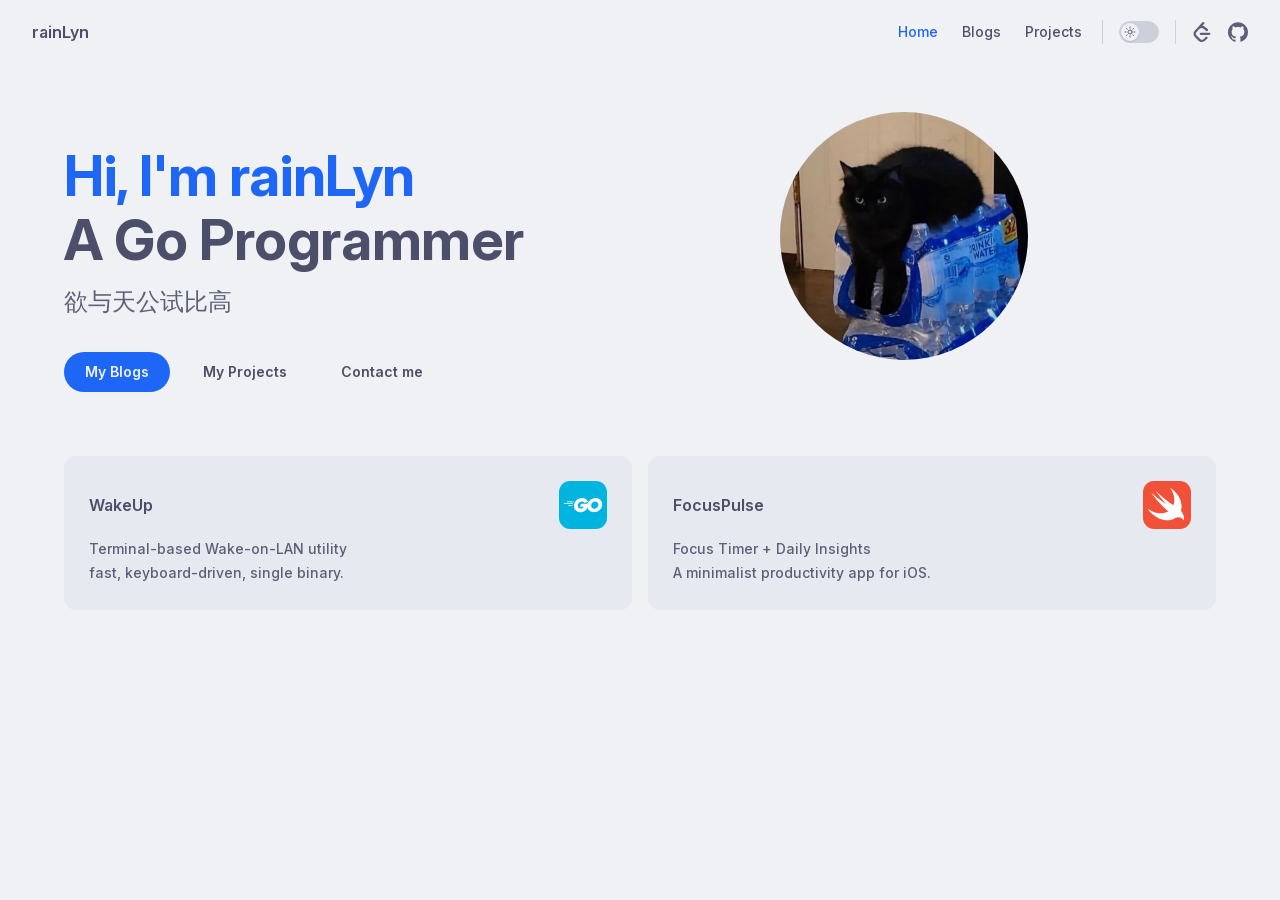
==== index.html @ a936fed7 "init" ====
<!DOCTYPE html>
<html lang="en-US" dir="ltr">
  <head>
    <meta charset="utf-8">
    <meta name="viewport" content="width=device-width,initial-scale=1">
    <title>rainLyn</title>
    <meta name="description" content="A VitePress site">
    <meta name="generator" content="VitePress v2.0.0-alpha.18">
    <link rel="preload stylesheet" href="/assets/style.D4PC7Z9O.css" as="style">
    <link rel="preload stylesheet" href="/vp-icons.css" as="style">
    
    <script type="module" src="/assets/app.5D4oM4R0.js"></script>
    <link rel="preload" href="/assets/inter-roman-latin.Cy4MYw_J.woff2" as="font" type="font/woff2" crossorigin="">
    <link rel="modulepreload" href="/assets/chunks/theme.D5T9rbFm.js">
    <link rel="modulepreload" href="/assets/chunks/framework.qypF2UUz.js">
    <link rel="modulepreload" href="/assets/index.md.BpIdQ4oQ.lean.js">
    <script id="check-dark-mode">(()=>{let e=localStorage.getItem(`vitepress-theme-appearance`)||`auto`,t=window.matchMedia(`(prefers-color-scheme: dark)`).matches;(!e||e===`auto`?t:e===`dark`)&&document.documentElement.classList.add(`dark`)})();</script>
    <script id="check-mac-os">document.documentElement.classList.toggle(`mac`,/Mac|iPhone|iPod|iPad/i.test(navigator.platform));</script>
  </head>
  <body>
    <div id="app"><div class="Layout" data-v-7cd4bd3a><!--[--><!--]--><!--[--><span tabindex="-1" data-v-8eaea3d7></span><a href="#VPContent" class="VPSkipLink visually-hidden" data-v-8eaea3d7>Skip to content</a><!--]--><!----><header class="VPNav" data-v-7cd4bd3a data-v-c4984e93><div class="VPNavBar home top" data-v-c4984e93 data-v-820090c8><div class="wrapper" data-v-820090c8><div class="container" data-v-820090c8><div class="title" data-v-820090c8><div class="VPNavBarTitle" data-v-820090c8 data-v-50450f84><a class="title" href="/" data-v-50450f84><!--[--><!--]--><!----><span data-v-50450f84>rainLyn</span><!--[--><!--]--></a></div></div><div class="content" data-v-820090c8><div class="content-body" data-v-820090c8><!--[--><!--]--><div class="VPNavBarSearch search" data-v-820090c8 data-v-45783d06><!----></div><nav aria-labelledby="main-nav-aria-label" class="VPNavBarMenu menu" data-v-820090c8 data-v-0fea695a><span id="main-nav-aria-label" class="visually-hidden" data-v-0fea695a> Main Navigation </span><!--[--><!--[--><a class="VPLink link VPNavBarMenuLink active" href="/" tabindex="0" data-v-0fea695a data-v-c1706767><!--[--><span data-v-c1706767>Home</span><!--]--></a><!--]--><!--[--><a class="VPLink link VPNavBarMenuLink" href="/blogs/index.html" tabindex="0" data-v-0fea695a data-v-c1706767><!--[--><span data-v-c1706767>Blogs</span><!--]--></a><!--]--><!--[--><a class="VPLink link VPNavBarMenuLink" href="/projects/index.html" tabindex="0" data-v-0fea695a data-v-c1706767><!--[--><span data-v-c1706767>Projects</span><!--]--></a><!--]--><!--]--></nav><!----><div class="VPNavBarAppearance appearance" data-v-820090c8 data-v-c3bb6a56><button class="VPSwitch VPSwitchAppearance" type="button" role="switch" title aria-checked="false" data-v-c3bb6a56 data-v-38c4146d data-v-e667f25f><span class="check" data-v-e667f25f><span class="icon" data-v-e667f25f><!--[--><span class="vpi-sun sun" data-v-38c4146d></span><span class="vpi-moon moon" data-v-38c4146d></span><!--]--></span></span></button></div><div class="VPSocialLinks VPNavBarSocialLinks social-links" data-v-820090c8 data-v-40514777 data-v-5e85b6d0><!--[--><a class="VPSocialLink no-icon" href="https://leetcode.cn/u/rainlyn" aria-label="leetcode" target="_blank" rel="me noopener" data-v-5e85b6d0 data-v-b8e916d1><span class="vpi-social-leetcode"></span></a><a class="VPSocialLink no-icon" href="https://github.com/rainLyn" aria-label="github" target="_blank" rel="me noopener" data-v-5e85b6d0 data-v-b8e916d1><span class="vpi-social-github"></span></a><!--]--></div><div class="VPFlyout VPNavBarExtra extra" data-v-820090c8 data-v-7b58c86a data-v-9a19e8be><button type="button" class="button" aria-haspopup="true" aria-expanded="false" aria-label="extra navigation" data-v-9a19e8be><span class="vpi-more-horizontal icon" data-v-9a19e8be></span></button><div class="menu" data-v-9a19e8be><div class="VPMenu" data-v-9a19e8be data-v-874d2e37><!----><!--[--><!--[--><!----><div class="group" data-v-7b58c86a><div class="item appearance" data-v-7b58c86a><p class="label" data-v-7b58c86a>Appearance</p><div class="appearance-action" data-v-7b58c86a><button class="VPSwitch VPSwitchAppearance" type="button" role="switch" title aria-checked="false" data-v-7b58c86a data-v-38c4146d data-v-e667f25f><span class="check" data-v-e667f25f><span class="icon" data-v-e667f25f><!--[--><span class="vpi-sun sun" data-v-38c4146d></span><span class="vpi-moon moon" data-v-38c4146d></span><!--]--></span></span></button></div></div></div><div class="group" data-v-7b58c86a><div class="item social-links" data-v-7b58c86a><div class="VPSocialLinks social-links-list" data-v-7b58c86a data-v-5e85b6d0><!--[--><a class="VPSocialLink no-icon" href="https://leetcode.cn/u/rainlyn" aria-label="leetcode" target="_blank" rel="me noopener" data-v-5e85b6d0 data-v-b8e916d1><span class="vpi-social-leetcode"></span></a><a class="VPSocialLink no-icon" href="https://github.com/rainLyn" aria-label="github" target="_blank" rel="me noopener" data-v-5e85b6d0 data-v-b8e916d1><span class="vpi-social-github"></span></a><!--]--></div></div></div><!--]--><!--]--></div></div></div><!--[--><!--]--><button type="button" class="VPNavBarHamburger hamburger" aria-label="mobile navigation" aria-expanded="false" aria-controls="VPNavScreen" data-v-820090c8 data-v-9fd11fa8><span class="container" data-v-9fd11fa8><span class="top" data-v-9fd11fa8></span><span class="middle" data-v-9fd11fa8></span><span class="bottom" data-v-9fd11fa8></span></span></button></div></div></div></div><div class="divider" data-v-820090c8><div class="divider-line" data-v-820090c8></div></div></div><!----></header><!----><!----><div class="VPContent is-home" id="VPContent" data-v-7cd4bd3a data-v-569906c8><div class="VPHome" data-v-569906c8 data-v-b53853f0><!--[--><!--]--><div class="VPHero has-image VPHomeHero" data-v-b53853f0 data-v-3bc14635><div class="container" data-v-3bc14635><div class="main" data-v-3bc14635><!--[--><!--]--><!--[--><h1 class="heading" data-v-3bc14635><span class="name clip" data-v-3bc14635>Hi, I'm rainLyn</span><span class="text" data-v-3bc14635>A Go Programmer</span></h1><p class="tagline" data-v-3bc14635>欲与天公试比高</p><!--]--><!--[--><!--]--><div class="actions" data-v-3bc14635><!--[--><!--]--><!--[--><div class="action" data-v-3bc14635><a class="VPButton medium brand" href="/blogs/index.html" data-v-3bc14635 data-v-96beeed5><!--[-->My Blogs<!--]--></a></div><div class="action" data-v-3bc14635><a class="VPButton medium alt" href="/projects/index.html" data-v-3bc14635 data-v-96beeed5><!--[-->My Projects<!--]--></a></div><div class="action" data-v-3bc14635><a class="VPButton medium alt" href="/contact.html" data-v-3bc14635 data-v-96beeed5><!--[-->Contact me<!--]--></a></div><!--]--></div><!--[--><!--]--></div><div class="image" data-v-3bc14635><div class="image-container" data-v-3bc14635><div class="image-bg" data-v-3bc14635></div><!--[--><!--[--><img class="VPImage image-src" src="/img.jpg" alt data-v-e4846922><!--]--><!--]--></div></div></div></div><!--[--><!--]--><!--[--><!--]--><div class="VPFeatures VPHomeFeatures" data-v-b53853f0 data-v-e421d81e><div class="container" data-v-e421d81e><div class="items" data-v-e421d81e><!--[--><div class="grid-2 item" data-v-e421d81e><div class="VPLink no-icon VPFeature" data-v-e421d81e data-v-69d339d4><!--[--><article class="box" data-v-69d339d4><!----><h2 class="title" data-v-69d339d4> <div style=" display: flex; width: 100%; align-items: center; justify-content: space-between; "> WakeUp <img src="/icons/go.svg" alt="Go" /> </div> </h2><p class="details" data-v-69d339d4>Terminal-based Wake-on-LAN utility<br/>fast, keyboard-driven, single binary.</p><!----></article><!--]--></div></div><div class="grid-2 item" data-v-e421d81e><div class="VPLink no-icon VPFeature" data-v-e421d81e data-v-69d339d4><!--[--><article class="box" data-v-69d339d4><!----><h2 class="title" data-v-69d339d4> <div style=" display: flex; width: 100%; align-items: center; justify-content: space-between; "> FocusPulse <img src="/icons/swift.svg" alt="Swift" /> </div> </h2><p class="details" data-v-69d339d4>Focus Timer + Daily Insights<br/>A minimalist productivity app for iOS.</p><!----></article><!--]--></div></div><!--]--></div></div></div><!--[--><!--]--><div class="vp-doc container" style="" data-v-b53853f0 data-v-02b76395><!--[--><div style="position:relative;" data-v-b53853f0><div></div></div><!--]--></div></div></div><!----><!--[--><!--]--></div></div>
    <script>window.__VP_HASH_MAP__=JSON.parse("{\"blogs_index.md\":\"yexun3RP\",\"contact.md\":\"B5VNbDxH\",\"index.md\":\"BpIdQ4oQ\",\"projects_focuspulse.md\":\"C2YnWMBy\",\"projects_index.md\":\"KOPgceN1\",\"projects_wakeup.md\":\"BBTg0WDW\"}");window.__VP_SITE_DATA__=JSON.parse("{\"lang\":\"en-US\",\"dir\":\"ltr\",\"title\":\"rainLyn\",\"description\":\"A VitePress site\",\"base\":\"/\",\"head\":[],\"router\":{\"prefetchLinks\":true},\"appearance\":true,\"themeConfig\":{\"nav\":[{\"text\":\"Home\",\"link\":\"/\"},{\"text\":\"Blogs\",\"link\":\"/blogs/index\"},{\"text\":\"Projects\",\"link\":\"/projects/index\"}],\"sidebar\":[{\"text\":\"Blogs\",\"items\":[{\"text\":\"Home\",\"link\":\"/blogs/index\"}]},{\"text\":\"Projects\",\"items\":[{\"text\":\"Home\",\"link\":\"/projects/index\"},{\"text\":\"WakeUp\",\"link\":\"/projects/WakeUp\"},{\"text\":\"FocusPulse\",\"link\":\"/projects/FocusPulse\"}]},{\"text\":\"\",\"items\":[{\"text\":\"Contact Me\",\"link\":\"/contact\"}]}],\"socialLinks\":[{\"icon\":\"leetcode\",\"link\":\"https://leetcode.cn/u/rainlyn\"},{\"icon\":\"github\",\"link\":\"https://github.com/rainLyn\"}]},\"locales\":{},\"cleanUrls\":false,\"additionalConfig\":{}}");</script>
    
  </body>
</html>
---- assets/style.D4PC7Z9O.css ----
@font-face{font-family:Inter;font-style:normal;font-weight:100 900;font-display:swap;src:url(/assets/inter-roman-cyrillic-ext.BeNbU08G.woff2)format("woff2");unicode-range:U+460-52F,U+1C80-1C8A,U+20B4,U+2DE0-2DFF,U+A640-A69F,U+FE2E-FE2F}@font-face{font-family:Inter;font-style:normal;font-weight:100 900;font-display:swap;src:url(/assets/inter-roman-cyrillic.CD0kT8R4.woff2)format("woff2");unicode-range:U+301,U+400-45F,U+490-491,U+4B0-4B1,U+2116}@font-face{font-family:Inter;font-style:normal;font-weight:100 900;font-display:swap;src:url(/assets/inter-roman-greek-ext.CFAEQ5Ow.woff2)format("woff2");unicode-range:U+1F??}@font-face{font-family:Inter;font-style:normal;font-weight:100 900;font-display:swap;src:url(/assets/inter-roman-greek.Dsf7YjP7.woff2)format("woff2");unicode-range:U+370-377,U+37A-37F,U+384-38A,U+38C,U+38E-3A1,U+3A3-3FF}@font-face{font-family:Inter;font-style:normal;font-weight:100 900;font-display:swap;src:url(/assets/inter-roman-vietnamese.CpqCnS2H.woff2)format("woff2");unicode-range:U+102-103,U+110-111,U+128-129,U+168-169,U+1A0-1A1,U+1AF-1B0,U+300-301,U+303-304,U+308-309,U+323,U+329,U+1EA0-1EF9,U+20AB}@font-face{font-family:Inter;font-style:normal;font-weight:100 900;font-display:swap;src:url(/assets/inter-roman-latin-ext.Dl_ayf4-.woff2)format("woff2");unicode-range:U+100-2BA,U+2BD-2C5,U+2C7-2CC,U+2CE-2D7,U+2DD-2FF,U+304,U+308,U+329,U+1D00-1DBF,U+1E00-1E9F,U+1EF2-1EFF,U+2020,U+20A0-20AB,U+20AD-20C0,U+2113,U+2C60-2C7F,U+A720-A7FF}@font-face{font-family:Inter;font-style:normal;font-weight:100 900;font-display:swap;src:url(/assets/inter-roman-latin.Cy4MYw_J.woff2)format("woff2");unicode-range:U+??,U+131,U+152-153,U+2BB-2BC,U+2C6,U+2DA,U+2DC,U+304,U+308,U+329,U+2000-206F,U+20AC,U+2122,U+2191,U+2193,U+2212,U+2215,U+FEFF,U+FFFD}@font-face{font-family:Inter;font-style:italic;font-weight:100 900;font-display:swap;src:url(/assets/inter-italic-cyrillic-ext._dlW9xFb.woff2)format("woff2");unicode-range:U+460-52F,U+1C80-1C8A,U+20B4,U+2DE0-2DFF,U+A640-A69F,U+FE2E-FE2F}@font-face{font-family:Inter;font-style:italic;font-weight:100 900;font-display:swap;src:url(/assets/inter-italic-cyrillic.D7dRslh9.woff2)format("woff2");unicode-range:U+301,U+400-45F,U+490-491,U+4B0-4B1,U+2116}@font-face{font-family:Inter;font-style:italic;font-weight:100 900;font-display:swap;src:url(/assets/inter-italic-greek-ext.Ct-Tf2bq.woff2)format("woff2");unicode-range:U+1F??}@font-face{font-family:Inter;font-style:italic;font-weight:100 900;font-display:swap;src:url(/assets/inter-italic-greek.DNcpQ8QC.woff2)format("woff2");unicode-range:U+370-377,U+37A-37F,U+384-38A,U+38C,U+38E-3A1,U+3A3-3FF}@font-face{font-family:Inter;font-style:italic;font-weight:100 900;font-display:swap;src:url(/assets/inter-italic-vietnamese.BI5UxJD-.woff2)format("woff2");unicode-range:U+102-103,U+110-111,U+128-129,U+168-169,U+1A0-1A1,U+1AF-1B0,U+300-301,U+303-304,U+308-309,U+323,U+329,U+1EA0-1EF9,U+20AB}@font-face{font-family:Inter;font-style:italic;font-weight:100 900;font-display:swap;src:url(/assets/inter-italic-latin-ext.DytegdRQ.woff2)format("woff2");unicode-range:U+100-2BA,U+2BD-2C5,U+2C7-2CC,U+2CE-2D7,U+2DD-2FF,U+304,U+308,U+329,U+1D00-1DBF,U+1E00-1E9F,U+1EF2-1EFF,U+2020,U+20A0-20AB,U+20AD-20C0,U+2113,U+2C60-2C7F,U+A720-A7FF}@font-face{font-family:Inter;font-style:italic;font-weight:100 900;font-display:swap;src:url(/assets/inter-italic-latin.COaG5lWR.woff2)format("woff2");unicode-range:U+??,U+131,U+152-153,U+2BB-2BC,U+2C6,U+2DA,U+2DC,U+304,U+308,U+329,U+2000-206F,U+20AC,U+2122,U+2191,U+2193,U+2212,U+2215,U+FEFF,U+FFFD}@font-face{font-family:Inter4CJK;font-style:normal;font-weight:100 900;font-display:swap;src:url(/assets/inter-roman-cyrillic-ext.BeNbU08G.woff2)format("woff2");unicode-range:U+460-52F,U+1C80-1C88,U+20B4,U+2DE0-2DFF,U+A640-A69F,U+FE2E-FE2F}@font-face{font-family:Inter4CJK;font-style:normal;font-weight:100 900;font-display:swap;src:url(/assets/inter-roman-cyrillic.CD0kT8R4.woff2)format("woff2");unicode-range:U+301,U+400-45F,U+490-491,U+4B0-4B1,U+2116}@font-face{font-family:Inter4CJK;font-style:normal;font-weight:100 900;font-display:swap;src:url(/assets/inter-roman-greek-ext.CFAEQ5Ow.woff2)format("woff2");unicode-range:U+1F??}@font-face{font-family:Inter4CJK;font-style:normal;font-weight:100 900;font-display:swap;src:url(/assets/inter-roman-greek.Dsf7YjP7.woff2)format("woff2");unicode-range:U+370-377,U+37A-37F,U+384-38A,U+38C,U+38E-3A1,U+3A3-3FF}@font-face{font-family:Inter4CJK;font-style:normal;font-weight:100 900;font-display:swap;src:url(/assets/inter-roman-vietnamese.CpqCnS2H.woff2)format("woff2");unicode-range:U+102-103,U+110-111,U+128-129,U+168-169,U+1A0-1A1,U+1AF-1B0,U+300-301,U+303-304,U+308-309,U+323,U+329,U+1EA0-1EF9,U+20AB}@font-face{font-family:Inter4CJK;font-style:normal;font-weight:100 900;font-display:swap;src:url(/assets/inter-roman-latin-ext.Dl_ayf4-.woff2)format("woff2");unicode-range:U+100-2AF,U+304,U+308,U+329,U+1E00-1E9F,U+1EF2-1EFF,U+2020,U+20A0-20AB,U+20AD-20C0,U+2113,U+2C60-2C7F,U+A720-A7FF}@font-face{font-family:Inter4CJK;font-style:normal;font-weight:100 900;font-display:swap;src:url(/assets/inter-roman-latin.Cy4MYw_J.woff2)format("woff2");unicode-range:U+0-7D,U+7F-B6,U+B8-FF,U+131,U+152-153,U+2BB-2BC,U+2C6,U+2DA,U+2DC,U+304,U+308,U+329,U+2000-2012,U+2016-2017,U+201A-201B,U+201E-2025,U+2027-206F,U+2074,U+20AC,U+2122,U+2191,U+2193,U+2212,U+2215,U+FEFF,U+FFFD}@font-face{font-family:Inter4CJK;font-style:italic;font-weight:100 900;font-display:swap;src:url(/assets/inter-italic-cyrillic-ext._dlW9xFb.woff2)format("woff2");unicode-range:U+460-52F,U+1C80-1C88,U+20B4,U+2DE0-2DFF,U+A640-A69F,U+FE2E-FE2F}@font-face{font-family:Inter4CJK;font-style:italic;font-weight:100 900;font-display:swap;src:url(/assets/inter-italic-cyrillic.D7dRslh9.woff2)format("woff2");unicode-range:U+301,U+400-45F,U+490-491,U+4B0-4B1,U+2116}@font-face{font-family:Inter4CJK;font-style:italic;font-weight:100 900;font-display:swap;src:url(/assets/inter-italic-greek-ext.Ct-Tf2bq.woff2)format("woff2");unicode-range:U+1F??}@font-face{font-family:Inter4CJK;font-style:italic;font-weight:100 900;font-display:swap;src:url(/assets/inter-italic-greek.DNcpQ8QC.woff2)format("woff2");unicode-range:U+370-377,U+37A-37F,U+384-38A,U+38C,U+38E-3A1,U+3A3-3FF}@font-face{font-family:Inter4CJK;font-style:italic;font-weight:100 900;font-display:swap;src:url(/assets/inter-italic-vietnamese.BI5UxJD-.woff2)format("woff2");unicode-range:U+102-103,U+110-111,U+128-129,U+168-169,U+1A0-1A1,U+1AF-1B0,U+300-301,U+303-304,U+308-309,U+323,U+329,U+1EA0-1EF9,U+20AB}@font-face{font-family:Inter4CJK;font-style:italic;font-weight:100 900;font-display:swap;src:url(/assets/inter-italic-latin-ext.DytegdRQ.woff2)format("woff2");unicode-range:U+100-2AF,U+304,U+308,U+329,U+1E00-1E9F,U+1EF2-1EFF,U+2020,U+20A0-20AB,U+20AD-20C0,U+2113,U+2C60-2C7F,U+A720-A7FF}@font-face{font-family:Inter4CJK;font-style:italic;font-weight:100 900;font-display:swap;src:url(/assets/inter-italic-latin.COaG5lWR.woff2)format("woff2");unicode-range:U+0-7D,U+7F-B6,U+B8-FF,U+131,U+152-153,U+2BB-2BC,U+2C6,U+2DA,U+2DC,U+304,U+308,U+329,U+2000-2012,U+2016-2017,U+201A-201B,U+201E-2025,U+2027-206F,U+2074,U+20AC,U+2122,U+2191,U+2193,U+2212,U+2215,U+FEFF,U+FFFD}:root{--vp-c-white:#fff;--vp-c-black:#000;--vp-c-neutral:var(--vp-c-black);--vp-c-neutral-inverse:var(--vp-c-white)}.dark{--vp-c-neutral:var(--vp-c-white);--vp-c-neutral-inverse:var(--vp-c-black)}:root{--vp-c-gray-1:#dddde3;--vp-c-gray-2:#e4e4e9;--vp-c-gray-3:#ebebef;--vp-c-gray-soft:#8e96aa24;--vp-c-indigo-1:#3451b2;--vp-c-indigo-2:#3a5ccc;--vp-c-indigo-3:#5672cd;--vp-c-indigo-soft:#646cff24;--vp-c-purple-1:#6f42c1;--vp-c-purple-2:#7e4cc9;--vp-c-purple-3:#8e5cd9;--vp-c-purple-soft:#9f7aea24;--vp-c-green-1:#18794e;--vp-c-green-2:#299764;--vp-c-green-3:#30a46c;--vp-c-green-soft:#10b98124;--vp-c-yellow-1:#915930;--vp-c-yellow-2:#946300;--vp-c-yellow-3:#9f6a00;--vp-c-yellow-soft:#eab30824;--vp-c-red-1:#b8272c;--vp-c-red-2:#d5393e;--vp-c-red-3:#e0575b;--vp-c-red-soft:#f43f5e24;--vp-c-sponsor:#db2777}.dark{--vp-c-gray-1:#515c67;--vp-c-gray-2:#414853;--vp-c-gray-3:#32363f;--vp-c-gray-soft:#65758529;--vp-c-indigo-1:#a8b1ff;--vp-c-indigo-2:#5c73e7;--vp-c-indigo-3:#3e63dd;--vp-c-indigo-soft:#646cff29;--vp-c-purple-1:#c8abfa;--vp-c-purple-2:#a879e6;--vp-c-purple-3:#8e5cd9;--vp-c-purple-soft:#9f7aea29;--vp-c-green-1:#3dd68c;--vp-c-green-2:#30a46c;--vp-c-green-3:#298459;--vp-c-green-soft:#10b98129;--vp-c-yellow-1:#f9b44e;--vp-c-yellow-2:#da8b17;--vp-c-yellow-3:#a46a0a;--vp-c-yellow-soft:#eab30829;--vp-c-red-1:#f66f81;--vp-c-red-2:#f14158;--vp-c-red-3:#b62a3c;--vp-c-red-soft:#f43f5e29}:root{--vp-c-bg:#fff;--vp-c-bg-alt:#f6f6f7;--vp-c-bg-elv:#fff;--vp-c-bg-soft:#f6f6f7}.dark{--vp-c-bg:#1b1b1f;--vp-c-bg-alt:#161618;--vp-c-bg-elv:#202127;--vp-c-bg-soft:#202127}:root{--vp-c-border:#c2c2c4;--vp-c-divider:#e2e2e3;--vp-c-gutter:#e2e2e3}.dark{--vp-c-border:#3c3f44;--vp-c-divider:#2e2e32;--vp-c-gutter:#000}:root{--vp-c-text-1:#3c3c43;--vp-c-text-2:#67676c;--vp-c-text-3:#929295}.dark{--vp-c-text-1:#dfdfd6;--vp-c-text-2:#98989f;--vp-c-text-3:#6a6a71}:root{--vp-c-default-1:var(--vp-c-gray-1);--vp-c-default-2:var(--vp-c-gray-2);--vp-c-default-3:var(--vp-c-gray-3);--vp-c-default-soft:var(--vp-c-gray-soft);--vp-c-brand-1:var(--vp-c-indigo-1);--vp-c-brand-2:var(--vp-c-indigo-2);--vp-c-brand-3:var(--vp-c-indigo-3);--vp-c-brand-soft:var(--vp-c-indigo-soft);--vp-c-brand:var(--vp-c-brand-1);--vp-c-tip-1:var(--vp-c-brand-1);--vp-c-tip-2:var(--vp-c-brand-2);--vp-c-tip-3:var(--vp-c-brand-3);--vp-c-tip-soft:var(--vp-c-brand-soft);--vp-c-note-1:var(--vp-c-brand-1);--vp-c-note-2:var(--vp-c-brand-2);--vp-c-note-3:var(--vp-c-brand-3);--vp-c-note-soft:var(--vp-c-brand-soft);--vp-c-success-1:var(--vp-c-green-1);--vp-c-success-2:var(--vp-c-green-2);--vp-c-success-3:var(--vp-c-green-3);--vp-c-success-soft:var(--vp-c-green-soft);--vp-c-important-1:var(--vp-c-purple-1);--vp-c-important-2:var(--vp-c-purple-2);--vp-c-important-3:var(--vp-c-purple-3);--vp-c-important-soft:var(--vp-c-purple-soft);--vp-c-warning-1:var(--vp-c-yellow-1);--vp-c-warning-2:var(--vp-c-yellow-2);--vp-c-warning-3:var(--vp-c-yellow-3);--vp-c-warning-soft:var(--vp-c-yellow-soft);--vp-c-danger-1:var(--vp-c-red-1);--vp-c-danger-2:var(--vp-c-red-2);--vp-c-danger-3:var(--vp-c-red-3);--vp-c-danger-soft:var(--vp-c-red-soft);--vp-c-caution-1:var(--vp-c-red-1);--vp-c-caution-2:var(--vp-c-red-2);--vp-c-caution-3:var(--vp-c-red-3);--vp-c-caution-soft:var(--vp-c-red-soft);--vp-font-family-base:"Inter", -apple-system, BlinkMacSystemFont, sans-serif, "Apple Color Emoji", "Segoe UI Emoji", "Segoe UI Symbol", "Noto Color Emoji";--vp-font-family-mono:ui-monospace, "Menlo", "Monaco", "Consolas", "Liberation Mono", "Courier New", monospace;font-optical-sizing:auto}[lang]:where(:is(:lang(zh),:lang(ja))){--vp-font-family-base:"Inter4CJK", -apple-system, BlinkMacSystemFont, sans-serif, "Apple Color Emoji", "Segoe UI Emoji", "Segoe UI Symbol", "Noto Color Emoji"}[lang]:where(:is(:lang(zh),:lang(ja),:lang(ko))) h1,[lang]:where(:is(:lang(zh),:lang(ja),:lang(ko))) h2,[lang]:where(:is(:lang(zh),:lang(ja),:lang(ko))) h3,[lang]:where(:is(:lang(zh),:lang(ja),:lang(ko))) h4,[lang]:where(:is(:lang(zh),:lang(ja),:lang(ko))) h5,[lang]:where(:is(:lang(zh),:lang(ja),:lang(ko))) h6,[lang]:where(:is(:lang(zh),:lang(ja),:lang(ko))) li,[lang]:where(:is(:lang(zh),:lang(ja),:lang(ko))) p{line-break:strict}:root{--vp-shadow-1:0 1px 2px #0000000a, 0 1px 2px #0000000f;--vp-shadow-2:0 3px 12px #00000012, 0 1px 4px #00000012;--vp-shadow-3:0 12px 32px #0000001a, 0 2px 6px #00000014;--vp-shadow-4:0 14px 44px #0000001f, 0 3px 9px #0000001f;--vp-shadow-5:0 18px 56px #00000029, 0 4px 12px #00000029;--vp-z-index-footer:10;--vp-z-index-local-nav:20;--vp-z-index-nav:30;--vp-z-index-layout-top:40;--vp-z-index-backdrop:50;--vp-z-index-sidebar:60}@media (width>=960px){:root{--vp-z-index-sidebar:25}}:root{--vp-layout-max-width:1440px;--vp-header-anchor-symbol:"#";--vp-code-line-height:1.7;--vp-code-font-size:.875em;--vp-code-color:var(--vp-c-brand-1);--vp-code-link-color:var(--vp-c-brand-1);--vp-code-link-hover-color:var(--vp-c-brand-2);--vp-code-bg:var(--vp-c-default-soft);--vp-code-block-color:var(--vp-c-text-2);--vp-code-block-bg:var(--vp-c-bg-alt);--vp-code-block-divider-color:var(--vp-c-gutter);--vp-code-lang-color:var(--vp-c-text-2);--vp-code-line-highlight-color:var(--vp-c-default-soft);--vp-code-line-number-color:var(--vp-c-text-2);--vp-code-line-diff-add-color:var(--vp-c-success-soft);--vp-code-line-diff-add-symbol-color:var(--vp-c-success-1);--vp-code-line-diff-remove-color:var(--vp-c-danger-soft);--vp-code-line-diff-remove-symbol-color:var(--vp-c-danger-1);--vp-code-line-warning-color:var(--vp-c-warning-soft);--vp-code-line-error-color:var(--vp-c-danger-soft);--vp-code-copy-code-border-color:var(--vp-c-divider);--vp-code-copy-code-bg:var(--vp-c-bg-soft);--vp-code-copy-code-hover-border-color:var(--vp-c-divider);--vp-code-copy-code-hover-bg:var(--vp-c-bg);--vp-code-copy-code-active-text:var(--vp-c-text-2);--vp-code-copy-copied-text-content:"Copied";--vp-code-tab-divider:var(--vp-code-block-divider-color);--vp-code-tab-text-color:var(--vp-c-text-2);--vp-code-tab-bg:var(--vp-code-block-bg);--vp-code-tab-hover-text-color:var(--vp-c-text-1);--vp-code-tab-active-text-color:var(--vp-c-text-1);--vp-code-tab-active-bar-color:var(--vp-c-brand-1)}:lang(es),:lang(pt){--vp-code-copy-copied-text-content:"Copiado"}:lang(fa){--vp-code-copy-copied-text-content:"کپی شد"}:lang(ko){--vp-code-copy-copied-text-content:"복사됨"}:lang(ru){--vp-code-copy-copied-text-content:"Скопировано"}:lang(zh){--vp-code-copy-copied-text-content:"已复制"}:lang(ja){--vp-code-copy-copied-text-content:"コピー完了"}:root{--vp-button-brand-border:transparent;--vp-button-brand-text:var(--vp-c-white);--vp-button-brand-bg:var(--vp-c-brand-3);--vp-button-brand-hover-border:transparent;--vp-button-brand-hover-text:var(--vp-c-white);--vp-button-brand-hover-bg:var(--vp-c-brand-2);--vp-button-brand-active-border:transparent;--vp-button-brand-active-text:var(--vp-c-white);--vp-button-brand-active-bg:var(--vp-c-brand-1);--vp-button-alt-border:transparent;--vp-button-alt-text:var(--vp-c-text-1);--vp-button-alt-bg:var(--vp-c-default-3);--vp-button-alt-hover-border:transparent;--vp-button-alt-hover-text:var(--vp-c-text-1);--vp-button-alt-hover-bg:var(--vp-c-default-2);--vp-button-alt-active-border:transparent;--vp-button-alt-active-text:var(--vp-c-text-1);--vp-button-alt-active-bg:var(--vp-c-default-1);--vp-button-sponsor-border:var(--vp-c-text-2);--vp-button-sponsor-text:var(--vp-c-text-2);--vp-button-sponsor-bg:transparent;--vp-button-sponsor-hover-border:var(--vp-c-sponsor);--vp-button-sponsor-hover-text:var(--vp-c-sponsor);--vp-button-sponsor-hover-bg:transparent;--vp-button-sponsor-active-border:var(--vp-c-sponsor);--vp-button-sponsor-active-text:var(--vp-c-sponsor);--vp-button-sponsor-active-bg:transparent;--vp-custom-block-font-size:14px;--vp-custom-block-code-font-size:13px;--vp-custom-block-info-border:transparent;--vp-custom-block-info-text:var(--vp-c-text-1);--vp-custom-block-info-bg:var(--vp-c-default-soft);--vp-custom-block-info-code-bg:var(--vp-c-default-soft);--vp-custom-block-note-border:transparent;--vp-custom-block-note-text:var(--vp-c-text-1);--vp-custom-block-note-bg:var(--vp-c-default-soft);--vp-custom-block-note-code-bg:var(--vp-c-default-soft);--vp-custom-block-tip-border:transparent;--vp-custom-block-tip-text:var(--vp-c-text-1);--vp-custom-block-tip-bg:var(--vp-c-tip-soft);--vp-custom-block-tip-code-bg:var(--vp-c-tip-soft);--vp-custom-block-important-border:transparent;--vp-custom-block-important-text:var(--vp-c-text-1);--vp-custom-block-important-bg:var(--vp-c-important-soft);--vp-custom-block-important-code-bg:var(--vp-c-important-soft);--vp-custom-block-warning-border:transparent;--vp-custom-block-warning-text:var(--vp-c-text-1);--vp-custom-block-warning-bg:var(--vp-c-warning-soft);--vp-custom-block-warning-code-bg:var(--vp-c-warning-soft);--vp-custom-block-danger-border:transparent;--vp-custom-block-danger-text:var(--vp-c-text-1);--vp-custom-block-danger-bg:var(--vp-c-danger-soft);--vp-custom-block-danger-code-bg:var(--vp-c-danger-soft);--vp-custom-block-caution-border:transparent;--vp-custom-block-caution-text:var(--vp-c-text-1);--vp-custom-block-caution-bg:var(--vp-c-caution-soft);--vp-custom-block-caution-code-bg:var(--vp-c-caution-soft);--vp-custom-block-details-border:var(--vp-custom-block-info-border);--vp-custom-block-details-text:var(--vp-custom-block-info-text);--vp-custom-block-details-bg:var(--vp-custom-block-info-bg);--vp-custom-block-details-code-bg:var(--vp-custom-block-info-code-bg);--vp-input-border-color:var(--vp-c-border);--vp-input-bg-color:var(--vp-c-bg-alt);--vp-input-switch-bg-color:var(--vp-c-default-soft);--vp-nav-height:64px;--vp-nav-bg-color:var(--vp-c-bg);--vp-nav-screen-bg-color:var(--vp-c-bg);--vp-nav-logo-height:24px}.hide-nav{--vp-nav-height:0px}.hide-nav .VPSidebar{--vp-nav-height:22px}:root{--vp-local-nav-bg-color:var(--vp-c-bg);--vp-sidebar-width:272px;--vp-sidebar-bg-color:var(--vp-c-bg-alt);--vp-backdrop-bg-color:#0009;--vp-home-hero-name-color:var(--vp-c-brand-1);--vp-home-hero-name-background:transparent;--vp-home-hero-image-background-image:none;--vp-home-hero-image-filter:none;--vp-badge-info-border:transparent;--vp-badge-info-text:var(--vp-c-text-2);--vp-badge-info-bg:var(--vp-c-default-soft);--vp-badge-tip-border:transparent;--vp-badge-tip-text:var(--vp-c-tip-1);--vp-badge-tip-bg:var(--vp-c-tip-soft);--vp-badge-warning-border:transparent;--vp-badge-warning-text:var(--vp-c-warning-1);--vp-badge-warning-bg:var(--vp-c-warning-soft);--vp-badge-danger-border:transparent;--vp-badge-danger-text:var(--vp-c-danger-1);--vp-badge-danger-bg:var(--vp-c-danger-soft);--vp-carbon-ads-text-color:var(--vp-c-text-1);--vp-carbon-ads-poweredby-color:var(--vp-c-text-2);--vp-carbon-ads-bg-color:var(--vp-c-bg-soft);--vp-carbon-ads-hover-text-color:var(--vp-c-brand-1);--vp-carbon-ads-hover-poweredby-color:var(--vp-c-text-1);--vp-local-search-bg:var(--vp-c-bg);--vp-local-search-result-bg:var(--vp-c-bg);--vp-local-search-result-border:var(--vp-c-divider);--vp-local-search-result-selected-bg:var(--vp-c-bg);--vp-local-search-result-selected-border:var(--vp-c-brand-1);--vp-local-search-highlight-bg:var(--vp-c-brand-1);--vp-local-search-highlight-text:var(--vp-c-neutral-inverse)}@layer __vitepress_base{@media (prefers-reduced-motion:reduce){*,:before,:after{background-attachment:initial!important;scroll-behavior:auto!important;transition-duration:0s!important;transition-delay:0s!important;animation-duration:1ms!important;animation-iteration-count:1!important;animation-delay:-1ms!important}}*,:before,:after{box-sizing:border-box}html{-webkit-text-size-adjust:100%;font-size:16px;line-height:1.4}html.dark{--lightningcss-light: ;--lightningcss-dark:initial;color-scheme:dark}body{width:100%;min-width:320px;min-height:100vh;line-height:24px;font-family:var(--vp-font-family-base);color:var(--vp-c-text-1);background-color:var(--vp-c-bg);font-synthesis:style;text-rendering:optimizelegibility;-webkit-font-smoothing:antialiased;-moz-osx-font-smoothing:grayscale;text-autospace:normal;text-spacing-trim:normal;margin:0;font-size:16px;font-weight:400}main{display:block}h1,h2,h3,h4,h5,h6{margin:0;font-size:16px;font-weight:400;line-height:24px}p{margin:0}strong,b{font-weight:600}a,area,button,[role=button],input,label,select,summary,textarea{touch-action:manipulation}a{color:inherit;-webkit-text-decoration:inherit;text-decoration:inherit}ol,ul{margin:0;padding:0;list-style:none}blockquote{margin:0}pre,code,kbd,samp{font-family:var(--vp-font-family-mono);text-autospace:no-autospace}img,svg,video,canvas,audio,iframe,embed,object{display:block}figure{margin:0}img,video{max-width:100%;height:auto}button,input,optgroup,select,textarea{line-height:inherit;color:inherit;border:0;padding:0}button{background-color:#0000;background-image:none;padding:0;font-family:inherit}button:enabled,[role=button]:enabled{cursor:pointer}button:focus,button:focus-visible{outline:1px dotted;outline:4px auto -webkit-focus-ring-color}button:focus:not(:focus-visible){outline:none!important}input:focus,textarea:focus,select:focus{outline:none}table{border-collapse:collapse}input{background-color:#0000}:is(input:-ms-placeholder-shown,textarea:-ms-placeholder-shown){color:var(--vp-c-text-3)}:is(input:placeholder-shown,textarea:placeholder-shown){color:var(--vp-c-text-3)}input::-moz-placeholder{color:var(--vp-c-text-3)}textarea::-moz-placeholder{color:var(--vp-c-text-3)}input::placeholder,textarea::placeholder{color:var(--vp-c-text-3)}input::-webkit-outer-spin-button{-webkit-appearance:none;margin:0}input::-webkit-inner-spin-button{-webkit-appearance:none;margin:0}input[type=number]{-moz-appearance:textfield}textarea{resize:vertical}select{-webkit-appearance:none}fieldset{margin:0;padding:0}h1,h2,h3,h4,h5,h6,li,p{overflow-wrap:break-word}sub,sup{vertical-align:baseline;font-size:75%;line-height:0;position:relative}sub{bottom:-.25em}sup{top:-.5em}vite-error-overlay{z-index:9999}mjx-container{overflow-x:auto}mjx-container>svg{margin:auto;display:inline-block}}[class^=vpi-],[class*=\ vpi-],.vp-icon{width:1em;height:1em}[class^=vpi-].bg,[class*=\ vpi-].bg,.vp-icon.bg{background-color:#0000;background-size:100% 100%}[class^=vpi-]:not(.bg),[class*=\ vpi-]:not(.bg),.vp-icon:not(.bg){-webkit-mask:var(--icon) no-repeat;-webkit-mask:var(--icon) no-repeat;mask:var(--icon) no-repeat;color:inherit;background-color:currentColor;-webkit-mask-size:100% 100%;mask-size:100% 100%}.vpi-align-left{--icon:url("data:image/svg+xml,%3Csvg xmlns='http://www.w3.org/2000/svg' viewBox='0 0 24 24'%3E%3Cpath fill='none' stroke='black' stroke-linecap='round' stroke-linejoin='round' stroke-width='2' d='M15 12H3m14 6H3M21 6H3'/%3E%3C/svg%3E")}.vpi-arrow-right,.vpi-arrow-down,.vpi-arrow-left,.vpi-arrow-up{--icon:url("data:image/svg+xml,%3Csvg xmlns='http://www.w3.org/2000/svg' viewBox='0 0 24 24'%3E%3Cpath fill='none' stroke='black' stroke-linecap='round' stroke-linejoin='round' stroke-width='2' d='M5 12h14m-7-7l7 7l-7 7'/%3E%3C/svg%3E")}.vpi-chevron-right,.vpi-chevron-down,.vpi-chevron-left,.vpi-chevron-up{--icon:url("data:image/svg+xml,%3Csvg xmlns='http://www.w3.org/2000/svg' viewBox='0 0 24 24'%3E%3Cpath fill='none' stroke='black' stroke-linecap='round' stroke-linejoin='round' stroke-width='2' d='m9 18l6-6l-6-6'/%3E%3C/svg%3E")}.vpi-chevron-down,.vpi-arrow-down{transform:rotate(90deg)}.vpi-chevron-left,.vpi-arrow-left{transform:rotate(180deg)}.vpi-chevron-up,.vpi-arrow-up{transform:rotate(-90deg)}.vpi-square-pen{--icon:url("data:image/svg+xml,%3Csvg xmlns='http://www.w3.org/2000/svg' viewBox='0 0 24 24'%3E%3Cg fill='none' stroke='black' stroke-linecap='round' stroke-linejoin='round' stroke-width='2'%3E%3Cpath d='M12 3H5a2 2 0 0 0-2 2v14a2 2 0 0 0 2 2h14a2 2 0 0 0 2-2v-7'/%3E%3Cpath d='M18.375 2.625a1 1 0 0 1 3 3l-9.013 9.014a2 2 0 0 1-.853.505l-2.873.84a.5.5 0 0 1-.62-.62l.84-2.873a2 2 0 0 1 .506-.852z'/%3E%3C/g%3E%3C/svg%3E")}.vpi-plus{--icon:url("data:image/svg+xml,%3Csvg xmlns='http://www.w3.org/2000/svg' viewBox='0 0 24 24'%3E%3Cpath fill='none' stroke='black' stroke-linecap='round' stroke-linejoin='round' stroke-width='2' d='M5 12h14m-7-7v14'/%3E%3C/svg%3E")}.vpi-sun{--icon:url("data:image/svg+xml,%3Csvg xmlns='http://www.w3.org/2000/svg' viewBox='0 0 24 24'%3E%3Cg fill='none' stroke='black' stroke-linecap='round' stroke-linejoin='round' stroke-width='2'%3E%3Ccircle cx='12' cy='12' r='4'/%3E%3Cpath d='M12 2v2m0 16v2M4.93 4.93l1.41 1.41m11.32 11.32l1.41 1.41M2 12h2m16 0h2M6.34 17.66l-1.41 1.41M19.07 4.93l-1.41 1.41'/%3E%3C/g%3E%3C/svg%3E")}.vpi-moon{--icon:url("data:image/svg+xml,%3Csvg xmlns='http://www.w3.org/2000/svg' viewBox='0 0 24 24'%3E%3Cpath fill='none' stroke='black' stroke-linecap='round' stroke-linejoin='round' stroke-width='2' d='M12 3a6 6 0 0 0 9 9a9 9 0 1 1-9-9'/%3E%3C/svg%3E")}.vpi-more-horizontal{--icon:url("data:image/svg+xml,%3Csvg xmlns='http://www.w3.org/2000/svg' viewBox='0 0 24 24'%3E%3Cg fill='none' stroke='black' stroke-linecap='round' stroke-linejoin='round' stroke-width='2'%3E%3Ccircle cx='12' cy='12' r='1'/%3E%3Ccircle cx='19' cy='12' r='1'/%3E%3Ccircle cx='5' cy='12' r='1'/%3E%3C/g%3E%3C/svg%3E")}.vpi-languages{--icon:url("data:image/svg+xml,%3Csvg xmlns='http://www.w3.org/2000/svg' viewBox='0 0 24 24'%3E%3Cpath fill='none' stroke='black' stroke-linecap='round' stroke-linejoin='round' stroke-width='2' d='m5 8l6 6m-7 0l6-6l2-3M2 5h12M7 2h1m14 20l-5-10l-5 10m2-4h6'/%3E%3C/svg%3E")}.vpi-heart{--icon:url("data:image/svg+xml,%3Csvg xmlns='http://www.w3.org/2000/svg' viewBox='0 0 24 24'%3E%3Cpath fill='none' stroke='black' stroke-linecap='round' stroke-linejoin='round' stroke-width='2' d='M19 14c1.49-1.46 3-3.21 3-5.5A5.5 5.5 0 0 0 16.5 3c-1.76 0-3 .5-4.5 2c-1.5-1.5-2.74-2-4.5-2A5.5 5.5 0 0 0 2 8.5c0 2.3 1.5 4.05 3 5.5l7 7Z'/%3E%3C/svg%3E")}.vpi-search{--icon:url("data:image/svg+xml,%3Csvg xmlns='http://www.w3.org/2000/svg' viewBox='0 0 24 24'%3E%3Cg fill='none' stroke='black' stroke-linecap='round' stroke-linejoin='round' stroke-width='2'%3E%3Cpath d='m21 21l-4.34-4.34'/%3E%3Ccircle cx='11' cy='11' r='8'/%3E%3C/g%3E%3C/svg%3E")}.vpi-sparkles{--icon:url("data:image/svg+xml,%3Csvg xmlns='http://www.w3.org/2000/svg' viewBox='0 0 24 24'%3E%3Cg fill='none' stroke='black' stroke-linecap='round' stroke-linejoin='round' stroke-width='1.8'%3E%3Cpath d='M11.017 2.814a1 1 0 0 1 1.966 0l1.051 5.558a2 2 0 0 0 1.594 1.594l5.558 1.051a1 1 0 0 1 0 1.966l-5.558 1.051a2 2 0 0 0-1.594 1.594l-1.051 5.558a1 1 0 0 1-1.966 0l-1.051-5.558a2 2 0 0 0-1.594-1.594l-5.558-1.051a1 1 0 0 1 0-1.966l5.558-1.051a2 2 0 0 0 1.594-1.594zM20 2v4m2-2h-4'/%3E%3Ccircle cx='4' cy='20' r='2'/%3E%3C/g%3E%3C/svg%3E")}.vpi-layout-list{--icon:url("data:image/svg+xml,%3Csvg xmlns='http://www.w3.org/2000/svg' viewBox='0 0 24 24'%3E%3Cg fill='none' stroke='black' stroke-linecap='round' stroke-linejoin='round' stroke-width='2'%3E%3Crect width='7' height='7' x='3' y='3' rx='1'/%3E%3Crect width='7' height='7' x='3' y='14' rx='1'/%3E%3Cpath d='M14 4h7m-7 5h7m-7 6h7m-7 5h7'/%3E%3C/g%3E%3C/svg%3E")}.vpi-delete{--icon:url("data:image/svg+xml,%3Csvg xmlns='http://www.w3.org/2000/svg' viewBox='0 0 24 24'%3E%3Cpath fill='none' stroke='black' stroke-linecap='round' stroke-linejoin='round' stroke-width='2' d='M10 5a2 2 0 0 0-1.344.519l-6.328 5.74a1 1 0 0 0 0 1.481l6.328 5.741A2 2 0 0 0 10 19h10a2 2 0 0 0 2-2V7a2 2 0 0 0-2-2zm2 4l6 6m0-6l-6 6'/%3E%3C/svg%3E")}.vpi-corner-down-left{--icon:url("data:image/svg+xml,%3Csvg xmlns='http://www.w3.org/2000/svg' viewBox='0 0 24 24'%3E%3Cg fill='none' stroke='black' stroke-linecap='round' stroke-linejoin='round' stroke-width='2'%3E%3Cpath d='M20 4v7a4 4 0 0 1-4 4H4'/%3E%3Cpath d='m9 10l-5 5l5 5'/%3E%3C/g%3E%3C/svg%3E")}:root{--vp-icon-copy:url("data:image/svg+xml,%3Csvg xmlns='http://www.w3.org/2000/svg' viewBox='0 0 24 24'%3E%3Cg fill='none' stroke='rgba(128,128,128,1)' stroke-linecap='round' stroke-linejoin='round' stroke-width='2'%3E%3Crect width='8' height='4' x='8' y='2' rx='1' ry='1'/%3E%3Cpath d='M16 4h2a2 2 0 0 1 2 2v14a2 2 0 0 1-2 2H6a2 2 0 0 1-2-2V6a2 2 0 0 1 2-2h2'/%3E%3C/g%3E%3C/svg%3E");--vp-icon-copied:url("data:image/svg+xml,%3Csvg xmlns='http://www.w3.org/2000/svg' viewBox='0 0 24 24'%3E%3Cg fill='none' stroke='rgba(128,128,128,1)' stroke-linecap='round' stroke-linejoin='round' stroke-width='2'%3E%3Crect width='8' height='4' x='8' y='2' rx='1' ry='1'/%3E%3Cpath d='M16 4h2a2 2 0 0 1 2 2v14a2 2 0 0 1-2 2H6a2 2 0 0 1-2-2V6a2 2 0 0 1 2-2h2'/%3E%3Cpath d='m9 14l2 2l4-4'/%3E%3C/g%3E%3C/svg%3E")}.visually-hidden{white-space:nowrap;clip:rect(0 0 0 0);clip-path:inset(50%);width:1px;height:1px;position:absolute;overflow:hidden}.custom-block{line-height:24px;font-size:var(--vp-custom-block-font-size);color:var(--vp-c-text-2);border:1px solid #0000;border-radius:8px;padding:16px 16px 8px}.custom-block.info{border-color:var(--vp-custom-block-info-border);color:var(--vp-custom-block-info-text);background-color:var(--vp-custom-block-info-bg)}.custom-block.info a,.custom-block.info code{color:var(--vp-c-brand-1)}.custom-block.info a:hover,.custom-block.info a:hover>code{color:var(--vp-c-brand-2)}.custom-block.info code{background-color:var(--vp-custom-block-info-code-bg)}.custom-block.note{border-color:var(--vp-custom-block-note-border);color:var(--vp-custom-block-note-text);background-color:var(--vp-custom-block-note-bg)}.custom-block.note a,.custom-block.note code{color:var(--vp-c-brand-1)}.custom-block.note a:hover,.custom-block.note a:hover>code{color:var(--vp-c-brand-2)}.custom-block.note code{background-color:var(--vp-custom-block-note-code-bg)}.custom-block.tip{border-color:var(--vp-custom-block-tip-border);color:var(--vp-custom-block-tip-text);background-color:var(--vp-custom-block-tip-bg)}.custom-block.tip a,.custom-block.tip code{color:var(--vp-c-tip-1)}.custom-block.tip a:hover,.custom-block.tip a:hover>code{color:var(--vp-c-tip-2)}.custom-block.tip code{background-color:var(--vp-custom-block-tip-code-bg)}.custom-block.important{border-color:var(--vp-custom-block-important-border);color:var(--vp-custom-block-important-text);background-color:var(--vp-custom-block-important-bg)}.custom-block.important a,.custom-block.important code{color:var(--vp-c-important-1)}.custom-block.important a:hover,.custom-block.important a:hover>code{color:var(--vp-c-important-2)}.custom-block.important code{background-color:var(--vp-custom-block-important-code-bg)}.custom-block.warning{border-color:var(--vp-custom-block-warning-border);color:var(--vp-custom-block-warning-text);background-color:var(--vp-custom-block-warning-bg)}.custom-block.warning a,.custom-block.warning code{color:var(--vp-c-warning-1)}.custom-block.warning a:hover,.custom-block.warning a:hover>code{color:var(--vp-c-warning-2)}.custom-block.warning code{background-color:var(--vp-custom-block-warning-code-bg)}.custom-block.danger{border-color:var(--vp-custom-block-danger-border);color:var(--vp-custom-block-danger-text);background-color:var(--vp-custom-block-danger-bg)}.custom-block.danger a,.custom-block.danger code{color:var(--vp-c-danger-1)}.custom-block.danger a:hover,.custom-block.danger a:hover>code{color:var(--vp-c-danger-2)}.custom-block.danger code{background-color:var(--vp-custom-block-danger-code-bg)}.custom-block.caution{border-color:var(--vp-custom-block-caution-border);color:var(--vp-custom-block-caution-text);background-color:var(--vp-custom-block-caution-bg)}.custom-block.caution a,.custom-block.caution code{color:var(--vp-c-caution-1)}.custom-block.caution a:hover,.custom-block.caution a:hover>code{color:var(--vp-c-caution-2)}.custom-block.caution code{background-color:var(--vp-custom-block-caution-code-bg)}.custom-block.details{border-color:var(--vp-custom-block-details-border);color:var(--vp-custom-block-details-text);background-color:var(--vp-custom-block-details-bg)}.custom-block.details a{color:var(--vp-c-brand-1)}.custom-block.details a:hover,.custom-block.details a:hover>code{color:var(--vp-c-brand-2)}.custom-block.details code{background-color:var(--vp-custom-block-details-code-bg)}.custom-block-title{font-weight:600}.custom-block p+p{margin:8px 0}.custom-block.details summary{cursor:pointer;-webkit-user-select:none;user-select:none;margin:0 0 8px;font-weight:700}.custom-block.details summary+p{margin:8px 0}.custom-block a{color:inherit;text-underline-offset:2px;font-weight:600;text-decoration:underline;transition:opacity .25s}.custom-block a:hover{opacity:.75}.custom-block code{font-size:var(--vp-custom-block-code-font-size)}.custom-block.custom-block th,.custom-block.custom-block blockquote>p{font-size:var(--vp-custom-block-font-size);color:inherit}.dark .shiki span{color:var(--shiki-dark,inherit);-webkit-text-decoration:var(--shiki-dark-text-decoration,inherit);text-decoration:var(--shiki-dark-text-decoration,inherit);font-weight:var(--shiki-dark-font-weight,inherit)}html:not(.dark) .shiki span{color:var(--shiki-light,inherit);-webkit-text-decoration:var(--shiki-light-text-decoration,inherit);text-decoration:var(--shiki-light-text-decoration,inherit);font-weight:var(--shiki-light-font-weight,inherit)}.shiki span{unicode-bidi:isolate}.vp-code-group{margin-top:16px}.vp-code-group .tabs{background-color:var(--vp-code-tab-bg);box-shadow:inset 0 -1px var(--vp-code-tab-divider);margin-left:-24px;margin-right:-24px;padding:0 12px;display:flex;position:relative;overflow:auto hidden}@media (width>=640px){.vp-code-group .tabs{border-radius:8px 8px 0 0;margin-left:0;margin-right:0}}.vp-code-group .tabs input{opacity:0;pointer-events:none;position:fixed}.vp-code-group .tabs label{color:var(--vp-code-tab-text-color);white-space:nowrap;cursor:pointer;border-bottom:1px solid #0000;padding:0 12px;font-size:14px;font-weight:500;line-height:48px;transition:color .25s;display:inline-block;position:relative}.vp-code-group .tabs label:after{z-index:1;content:"";background-color:#0000;border-radius:2px;height:2px;transition:background-color .25s;position:absolute;bottom:-1px;left:8px;right:8px}.vp-code-group label:hover{color:var(--vp-code-tab-hover-text-color)}.vp-code-group input:checked+label{color:var(--vp-code-tab-active-text-color)}.vp-code-group input:checked+label:after{background-color:var(--vp-code-tab-active-bar-color)}.vp-code-group div[class*=language-],.vp-block{display:none;border-top-left-radius:0!important;border-top-right-radius:0!important;margin-top:0!important}.vp-code-group div[class*=language-].active,.vp-block.active{display:block}.vp-block{padding:20px 24px}.vp-doc h1,.vp-doc h2,.vp-doc h3,.vp-doc h4,.vp-doc h5,.vp-doc h6{scroll-margin-top:calc(var(--vp-nav-height) + var(--vp-layout-top-height,0px) + 24px);outline:none;font-weight:600;position:relative}.vp-doc h1{letter-spacing:-.02em;font-size:28px;line-height:40px}.vp-doc h2{border-top:1px solid var(--vp-c-divider);letter-spacing:-.02em;margin:48px 0 16px;padding-top:24px;font-size:24px;line-height:32px}.vp-doc h3{letter-spacing:-.01em;margin:32px 0 0;font-size:20px;line-height:28px}.vp-doc h4{letter-spacing:-.01em;margin:24px 0 0;font-size:18px;line-height:24px}.vp-doc .header-anchor{-webkit-user-select:none;user-select:none;opacity:0;margin-left:-.87em;font-weight:500;text-decoration:none;transition:color .25s,opacity .25s;position:absolute;top:0;left:0}.vp-doc .header-anchor:before{content:var(--vp-header-anchor-symbol)}.vp-doc h1:hover .header-anchor,.vp-doc h1 .header-anchor:focus,.vp-doc h2:hover .header-anchor,.vp-doc h2 .header-anchor:focus,.vp-doc h3:hover .header-anchor,.vp-doc h3 .header-anchor:focus,.vp-doc h4:hover .header-anchor,.vp-doc h4 .header-anchor:focus,.vp-doc h5:hover .header-anchor,.vp-doc h5 .header-anchor:focus,.vp-doc h6:hover .header-anchor,.vp-doc h6 .header-anchor:focus{opacity:1}@media (width>=768px){.vp-doc h1{letter-spacing:-.02em;font-size:32px;line-height:40px}}.vp-doc h2 .header-anchor{top:24px}.vp-doc p,.vp-doc img,.vp-doc summary{margin:16px 0}.vp-doc p{line-height:28px}.vp-doc blockquote{border-left:2px solid var(--vp-c-divider);color:var(--vp-c-text-2);margin:16px 0;padding-left:16px;transition:border-color .5s}.vp-doc blockquote>p{margin:0;font-size:16px;transition:color .5s}.vp-doc a{color:var(--vp-c-brand-1);text-underline-offset:2px;font-weight:500;text-decoration:underline;transition:color .25s,opacity .25s}.vp-doc a:hover{color:var(--vp-c-brand-2)}.vp-doc strong{font-weight:600}.vp-doc ul,.vp-doc ol{margin:16px 0;padding-left:1.25rem}.vp-doc ul{list-style:outside}.vp-doc ol{list-style:decimal}.vp-doc li+li{margin-top:8px}.vp-doc li>ol,.vp-doc li>ul{margin:8px 0 0}.vp-doc table{border-collapse:collapse;margin:20px 0;display:block;overflow-x:auto}.vp-doc tr{background-color:var(--vp-c-bg);border-top:1px solid var(--vp-c-divider);transition:background-color .5s}.vp-doc tr:nth-child(2n){background-color:var(--vp-c-bg-soft)}.vp-doc th,.vp-doc td{border:1px solid var(--vp-c-divider);padding:8px 16px}.vp-doc th{text-align:left;color:var(--vp-c-text-2);background-color:var(--vp-c-bg-soft);font-size:14px;font-weight:600}.vp-doc td{font-size:14px}.vp-doc hr{border:none;border-top:1px solid var(--vp-c-divider);margin:16px 0}.vp-doc .custom-block{margin:16px 0}.vp-doc .custom-block p{margin:8px 0;line-height:24px}.vp-doc .custom-block p:first-child{margin:0}.vp-doc .custom-block div[class*=language-]{border-radius:8px;margin:8px 0!important}.vp-doc .custom-block div[class*=language-] code{background-color:#0000;font-weight:400}.vp-doc .custom-block .vp-code-group,.vp-doc .custom-block [class*=vp-code-block]{margin-top:8px}.vp-doc .custom-block .vp-code-group .tabs{border-radius:8px 8px 0 0;margin:0}.vp-doc .custom-block .vp-code-group div[class*=language-],.vp-doc .custom-block [class*=vp-code-block] div[class*=language-]{margin-top:0!important}.vp-doc :not(pre,h1,h2,h3,h4,h5,h6)>code{font-size:var(--vp-code-font-size);color:var(--vp-code-color)}.vp-doc :not(pre)>code{background-color:var(--vp-code-bg);border-radius:4px;padding:3px 6px;transition:color .25s,background-color .5s}.vp-doc a>code{color:var(--vp-code-link-color)}.vp-doc a:hover>code{color:var(--vp-code-link-hover-color)}.vp-doc h1>code,.vp-doc h2>code,.vp-doc h3>code,.vp-doc h4>code{font-size:.9em}.vp-doc div[class*=language-],.vp-block{background-color:var(--vp-code-block-bg);margin:16px -24px;transition:background-color .5s;position:relative;overflow-x:auto}@media (width>=640px){.vp-doc div[class*=language-],.vp-block{border-radius:8px;margin:16px 0}}@media (width<=639px){.vp-doc li div[class*=language-]{border-radius:8px 0 0 8px}}.vp-doc div[class*=language-]+div[class*=language-],.vp-doc div[class$=-api]+div[class*=language-],.vp-doc div[class*=language-]+div[class$=-api]>div[class*=language-]{margin-top:-8px}.vp-doc [class*=language-] pre,.vp-doc [class*=language-] code{tab-size:4}.vp-doc [class*=language-] pre{z-index:1;text-align:left;background:0 0;margin:0;padding:20px 0;position:relative;overflow-x:auto}.vp-doc [class*=language-] code{width:fit-content;min-width:100%;line-height:var(--vp-code-line-height);font-size:var(--vp-code-font-size);color:var(--vp-code-block-color);padding:0 24px;transition:color .5s;display:block}.vp-doc [class*=language-] code .highlighted{background-color:var(--vp-code-line-highlight-color);width:calc(100% + 48px);margin:0 -24px;padding:0 24px;transition:background-color .5s;display:inline-block}.vp-doc [class*=language-] code .highlighted.error{background-color:var(--vp-code-line-error-color)}.vp-doc [class*=language-] code .highlighted.warning{background-color:var(--vp-code-line-warning-color)}.vp-doc [class*=language-] code .diff{width:calc(100% + 48px);margin:0 -24px;padding:0 24px;transition:background-color .5s;display:inline-block}.vp-doc [class*=language-] code .diff:before{position:absolute;left:10px}.vp-doc [class*=language-] .has-focused-lines .line:not(.has-focus){filter:blur(.095rem);opacity:.4;opacity:.7;transition:filter .35s,opacity .35s}.vp-doc [class*=language-]:hover .has-focused-lines .line:not(.has-focus){filter:blur();opacity:1}.vp-doc [class*=language-] code .diff.remove{background-color:var(--vp-code-line-diff-remove-color);opacity:.7}.vp-doc [class*=language-] code .diff.remove:before{content:"-";color:var(--vp-code-line-diff-remove-symbol-color)}.vp-doc [class*=language-] code .diff.add{background-color:var(--vp-code-line-diff-add-color)}.vp-doc [class*=language-] code .diff.add:before{content:"+";color:var(--vp-code-line-diff-add-symbol-color)}.vp-doc div[class*=language-].line-numbers-mode{padding-left:32px}.vp-doc .line-numbers-wrapper{z-index:3;border-right:1px solid var(--vp-code-block-divider-color);text-align:center;width:32px;font-family:var(--vp-font-family-mono);line-height:var(--vp-code-line-height);font-size:var(--vp-code-font-size);color:var(--vp-code-line-number-color);padding-top:20px;transition:border-color .5s,color .5s;position:absolute;top:0;bottom:0;left:0}.vp-doc [class*=language-]>button.copy{z-index:3;border:1px solid var(--vp-code-copy-code-border-color);background-color:var(--vp-code-copy-code-bg);opacity:0;cursor:pointer;background-image:var(--vp-icon-copy);direction:ltr;background-position:50%;background-repeat:no-repeat;background-size:20px;border-radius:4px;width:40px;height:40px;transition:border-color .25s,background-color .25s,opacity .25s;position:absolute;top:12px;right:12px}.vp-doc [class*=language-]:hover>button.copy,.vp-doc [class*=language-]>button.copy:focus{opacity:1}.vp-doc [class*=language-]>button.copy:hover,.vp-doc [class*=language-]>button.copy.copied{border-color:var(--vp-code-copy-code-hover-border-color);background-color:var(--vp-code-copy-code-hover-bg)}.vp-doc [class*=language-]>button.copy.copied,.vp-doc [class*=language-]>button.copy:hover.copied{background-color:var(--vp-code-copy-code-hover-bg);background-image:var(--vp-icon-copied);border-radius:0 4px 4px 0}.vp-doc [class*=language-]>button.copy.copied:before,.vp-doc [class*=language-]>button.copy:hover.copied:before{border:1px solid var(--vp-code-copy-code-hover-border-color);text-align:center;width:fit-content;height:40px;color:var(--vp-code-copy-code-active-text);background-color:var(--vp-code-copy-code-hover-bg);white-space:nowrap;content:var(--vp-code-copy-copied-text-content);border-right:0;border-radius:4px 0 0 4px;justify-content:center;align-items:center;padding:0 10px;font-size:12px;font-weight:500;display:flex;position:relative;top:-1px;transform:translate(calc(-100% - 1px))}.vp-doc [class*=language-]>span.lang{z-index:2;-webkit-user-select:none;user-select:none;color:var(--vp-code-lang-color);font-size:12px;font-weight:500;transition:color .4s,opacity .4s;position:absolute;top:2px;right:8px}.vp-doc [class*=language-]:hover>button.copy+span.lang,.vp-doc [class*=language-]>button.copy:focus+span.lang{opacity:0}.vp-doc .VPTeamMembers{margin-top:24px}.vp-doc .VPTeamMembers.small.count-1 .container{max-width:calc(50% - 12px)!important;margin:0!important}.vp-doc .VPTeamMembers.small.count-2 .container,.vp-doc .VPTeamMembers.small.count-3 .container{max-width:100%!important}.vp-doc .VPTeamMembers.medium.count-1 .container{max-width:calc(50% - 12px)!important;margin:0!important}:is(.vp-external-link-icon,.vp-doc a[href*="://"],.vp-doc a[target=_blank]):not(:is(.no-icon,svg a,:has(img,svg))):after{color:var(--vp-c-text-3);--icon:url("data:image/svg+xml, %3Csvg xmlns='http://www.w3.org/2000/svg' viewBox='0 0 24 24' %3E%3Cpath d='M0 0h24v24H0V0z' fill='none' /%3E%3Cpath d='M9 5v2h6.59L4 18.59 5.41 20 17 8.41V15h2V5H9z' /%3E%3C/svg%3E");-webkit-mask-image:var(--icon);-webkit-mask-image:var(--icon);mask-image:var(--icon);background:currentColor;flex-shrink:0;margin-left:4px;padding-left:11px;display:inline;-webkit-mask-position:50%;mask-position:50%;-webkit-mask-size:11px 11px;mask-size:11px 11px;-webkit-mask-repeat:no-repeat;mask-repeat:no-repeat}.vp-external-link-icon:after{content:"⁠"}.external-link-icon-enabled :is(.vp-doc a[href*="://"],.vp-doc a[target=_blank]):not(:is(.no-icon,svg a,:has(img,svg))):after{content:"⁠";color:currentColor}.vp-sponsor{border-radius:16px;overflow:hidden}.vp-sponsor.aside{border-radius:12px}.vp-sponsor-section+.vp-sponsor-section{margin-top:4px}.vp-sponsor-tier{text-align:center;width:100%;color:var(--vp-c-text-2);background-color:var(--vp-c-bg-soft);font-weight:600;line-height:24px;letter-spacing:1px!important;margin:0 0 4px!important}.vp-sponsor.normal .vp-sponsor-tier{padding:13px 0 11px;font-size:14px}.vp-sponsor.aside .vp-sponsor-tier{padding:9px 0 7px;font-size:12px}.vp-sponsor-grid+.vp-sponsor-tier{margin-top:4px}.vp-sponsor-grid{flex-wrap:wrap;gap:4px;display:flex}.vp-sponsor-grid.xmini .vp-sponsor-grid-link{height:64px}.vp-sponsor-grid.xmini .vp-sponsor-grid-image{max-width:64px;max-height:22px}.vp-sponsor-grid.mini .vp-sponsor-grid-link{height:72px}.vp-sponsor-grid.mini .vp-sponsor-grid-image{max-width:96px;max-height:24px}.vp-sponsor-grid.small .vp-sponsor-grid-link{height:96px}.vp-sponsor-grid.small .vp-sponsor-grid-image{max-width:96px;max-height:24px}.vp-sponsor-grid.medium .vp-sponsor-grid-link{height:112px}.vp-sponsor-grid.medium .vp-sponsor-grid-image{max-width:120px;max-height:36px}.vp-sponsor-grid.big .vp-sponsor-grid-link{height:184px}.vp-sponsor-grid.big .vp-sponsor-grid-image{max-width:192px;max-height:56px}.vp-sponsor-grid[data-vp-grid="2"] .vp-sponsor-grid-item{width:calc(50% - 2px)}.vp-sponsor-grid[data-vp-grid="3"] .vp-sponsor-grid-item{width:calc(33.3333% - 2.66667px)}.vp-sponsor-grid[data-vp-grid="4"] .vp-sponsor-grid-item{width:calc(25% - 3px)}.vp-sponsor-grid[data-vp-grid="5"] .vp-sponsor-grid-item{width:calc(20% - 3.2px)}.vp-sponsor-grid[data-vp-grid="6"] .vp-sponsor-grid-item{width:calc(16.6667% - 3.33333px)}.vp-sponsor-grid-item{background-color:var(--vp-c-bg-soft);flex-shrink:0;width:100%;transition:background-color .25s}.vp-sponsor-grid-item:hover{background-color:var(--vp-c-default-soft)}.vp-sponsor-grid-item:hover .vp-sponsor-grid-image{filter:grayscale(0)invert(0)}.vp-sponsor-grid-item.empty:hover{background-color:var(--vp-c-bg-soft)}.dark .vp-sponsor-grid-item:hover{background-color:var(--vp-c-white)}.dark .vp-sponsor-grid-item.empty:hover{background-color:var(--vp-c-bg-soft)}.vp-sponsor-grid-link{display:flex}.vp-sponsor-grid-box{justify-content:center;align-items:center;width:100%;display:flex}.vp-sponsor-grid-image{filter:grayscale();max-width:100%;transition:filter .25s}.dark .vp-sponsor-grid-image{filter:grayscale()invert()}.VPBadge{white-space:nowrap;border:1px solid #0000;border-radius:12px;margin-left:2px;padding:0 10px;font-size:12px;font-weight:500;line-height:22px;display:inline-block;transform:translateY(-2px)}.VPBadge.small{padding:0 6px;font-size:10px;line-height:18px;transform:translateY(-8px)}.VPDocFooter .VPBadge{display:none}.vp-doc h1>.VPBadge,.vp-doc h2>.VPBadge{vertical-align:middle;margin:0 0 0 2px}.vp-doc h2>.VPBadge{padding:0 8px}.vp-doc h3>.VPBadge{vertical-align:middle}.vp-doc h4>.VPBadge,.vp-doc h5>.VPBadge,.vp-doc h6>.VPBadge{vertical-align:middle;line-height:18px}.VPBadge.info{border-color:var(--vp-badge-info-border);color:var(--vp-badge-info-text);background-color:var(--vp-badge-info-bg)}.VPBadge.tip{border-color:var(--vp-badge-tip-border);color:var(--vp-badge-tip-text);background-color:var(--vp-badge-tip-bg)}.VPBadge.warning{border-color:var(--vp-badge-warning-border);color:var(--vp-badge-warning-text);background-color:var(--vp-badge-warning-bg)}.VPBadge.danger{border-color:var(--vp-badge-danger-border);color:var(--vp-badge-danger-text);background-color:var(--vp-badge-danger-bg)}.VPBackdrop[data-v-2046f5af]{z-index:var(--vp-z-index-backdrop);background:var(--vp-backdrop-bg-color);transition:opacity .5s;position:fixed;inset:0}.VPBackdrop.fade-enter-from[data-v-2046f5af],.VPBackdrop.fade-leave-to[data-v-2046f5af]{opacity:0}.VPBackdrop.fade-leave-active[data-v-2046f5af]{transition-duration:.25s}@media (width>=1280px){.VPBackdrop[data-v-2046f5af]{display:none}}.NotFound[data-v-5d639485]{text-align:center;padding:64px 24px 96px}@media (width>=768px){.NotFound[data-v-5d639485]{padding:96px 32px 168px}}.code[data-v-5d639485]{font-size:64px;font-weight:600;line-height:64px}.title[data-v-5d639485]{letter-spacing:2px;padding-top:12px;font-size:20px;font-weight:700;line-height:20px}.divider[data-v-5d639485]{background-color:var(--vp-c-divider);width:64px;height:1px;margin:24px auto 18px}.quote[data-v-5d639485]{max-width:256px;color:var(--vp-c-text-2);margin:0 auto;font-size:14px;font-weight:500}.action[data-v-5d639485]{padding-top:20px}.link[data-v-5d639485]{border:1px solid var(--vp-c-brand-1);color:var(--vp-c-brand-1);border-radius:16px;padding:3px 16px;font-size:14px;font-weight:500;transition:border-color .25s,color .25s;display:inline-block}.link[data-v-5d639485]:hover{border-color:var(--vp-c-brand-2);color:var(--vp-c-brand-2)}.root[data-v-ed316564]{z-index:1;position:relative}.nested[data-v-ed316564]{padding-left:16px;padding-right:16px}.outline-link[data-v-ed316564]{color:var(--vp-c-text-2);white-space:nowrap;text-overflow:ellipsis;font-size:14px;font-weight:400;line-height:32px;transition:color .5s;display:block;overflow:hidden}.outline-link[data-v-ed316564]:hover,.outline-link.active[data-v-ed316564]{color:var(--vp-c-text-1);transition:color .25s}.outline-link.nested[data-v-ed316564]{padding-left:13px}.VPDocAsideOutline[data-v-5c1c82af]{display:none}.VPDocAsideOutline.has-outline[data-v-5c1c82af]{display:block}.content[data-v-5c1c82af]{border-left:1px solid var(--vp-c-divider);padding-left:16px;font-size:13px;font-weight:500;position:relative}.outline-marker[data-v-5c1c82af]{z-index:0;opacity:0;background-color:var(--vp-c-brand-1);border-radius:2px;width:2px;height:18px;transition:top .25s cubic-bezier(0,1,.5,1),background-color .5s,opacity .25s;position:absolute;top:32px;left:-1px}.outline-title[data-v-5c1c82af]{font-size:14px;font-weight:600;line-height:32px}.VPDocAside[data-v-17ce1606]{flex-direction:column;flex-grow:1;display:flex}.spacer[data-v-17ce1606]{flex-grow:1}.VPDocAside[data-v-17ce1606] .spacer+.VPDocAsideSponsors,.VPDocAside[data-v-17ce1606] .spacer+.VPDocAsideCarbonAds{margin-top:24px}.VPDocAside[data-v-17ce1606] .VPDocAsideSponsors+.VPDocAsideCarbonAds{margin-top:16px}.VPLastUpdated[data-v-b92869da]{color:var(--vp-c-text-2);font-size:14px;font-weight:500;line-height:24px}@media (width>=640px){.VPLastUpdated[data-v-b92869da]{font-size:14px;font-weight:500;line-height:32px}}.VPDocFooter[data-v-92b7ba45]{margin-top:64px}.edit-info[data-v-92b7ba45]{padding-bottom:18px}@media (width>=640px){.edit-info[data-v-92b7ba45]{justify-content:space-between;align-items:center;padding-bottom:14px;display:flex}}.edit-link-button[data-v-92b7ba45]{color:var(--vp-c-brand-1);border:0;align-items:center;font-size:14px;font-weight:500;line-height:32px;transition:color .25s;display:flex}.edit-link-button[data-v-92b7ba45]:hover{color:var(--vp-c-brand-2)}.edit-link-icon[data-v-92b7ba45]{margin-right:8px}.prev-next[data-v-92b7ba45]{border-top:1px solid var(--vp-c-divider);grid-row-gap:8px;padding-top:24px;display:grid}@media (width>=640px){.prev-next[data-v-92b7ba45]{grid-column-gap:16px;grid-template-columns:repeat(2,1fr)}}.pager-link[data-v-92b7ba45]{border:1px solid var(--vp-c-divider);border-radius:8px;width:100%;height:100%;padding:11px 16px 13px;transition:border-color .25s;display:block}.pager-link[data-v-92b7ba45]:hover{border-color:var(--vp-c-brand-1)}.pager-link.next[data-v-92b7ba45]{text-align:right;margin-left:auto}.desc[data-v-92b7ba45]{color:var(--vp-c-text-2);font-size:12px;font-weight:500;line-height:20px;display:block}.title[data-v-92b7ba45]{color:var(--vp-c-brand-1);font-size:14px;font-weight:500;line-height:20px;transition:color .25s;display:block}.VPDoc[data-v-3a5bf21d]{width:100%;padding:32px 24px 96px}@media (width>=768px){.VPDoc[data-v-3a5bf21d]{padding:48px 32px 128px}}@media (width>=960px){.VPDoc[data-v-3a5bf21d]{padding:48px 32px 0}.VPDoc:not(.has-sidebar) .container[data-v-3a5bf21d]{justify-content:center;max-width:992px;display:flex}.VPDoc:not(.has-sidebar) .content[data-v-3a5bf21d]{max-width:752px}}@media (width>=1280px){.VPDoc .container[data-v-3a5bf21d]{justify-content:center;display:flex}.VPDoc .aside[data-v-3a5bf21d]{display:block}}@media (width>=1440px){.VPDoc:not(.has-sidebar) .content[data-v-3a5bf21d]{max-width:784px}.VPDoc:not(.has-sidebar) .container[data-v-3a5bf21d]{max-width:1104px}}.container[data-v-3a5bf21d]{width:100%;margin:0 auto}.aside[data-v-3a5bf21d]{flex-grow:1;order:2;width:100%;max-width:256px;padding-left:32px;display:none;position:relative}.left-aside[data-v-3a5bf21d]{padding-left:unset;order:1;padding-right:32px}.aside-container[data-v-3a5bf21d]{padding-top:calc(var(--vp-nav-height) + var(--vp-layout-top-height,0px) + var(--vp-doc-top-height,0px) + 48px);scrollbar-width:none;width:224px;height:100vh;position:fixed;top:0;overflow:hidden auto}.aside-container[data-v-3a5bf21d]::-webkit-scrollbar{display:none}.aside-curtain[data-v-3a5bf21d]{z-index:10;background:linear-gradient(transparent, var(--vp-c-bg) 70%);pointer-events:none;width:224px;height:32px;position:fixed;bottom:0}.aside-content[data-v-3a5bf21d]{min-height:calc(100vh - (var(--vp-nav-height) + var(--vp-layout-top-height,0px) + 48px));flex-direction:column;padding-bottom:32px;display:flex}.content[data-v-3a5bf21d]{width:100%;margin:0 auto;position:relative}@media (width>=960px){.content[data-v-3a5bf21d]{padding:0 32px 128px}}@media (width>=1280px){.content[data-v-3a5bf21d]{order:1;min-width:640px;margin:0}}.content-container[data-v-3a5bf21d]{margin:0 auto}.VPDoc.has-aside .content-container[data-v-3a5bf21d]{max-width:688px}.container[data-v-02b76395]{width:100%;max-width:1280px;margin:auto;padding:0 24px}@media (width>=640px){.container[data-v-02b76395]{padding:0 48px}}@media (width>=960px){.container[data-v-02b76395]{width:100%;padding:0 64px}}.vp-doc[data-v-02b76395] .VPHomeSponsors,.vp-doc[data-v-02b76395] .VPTeamPage{margin-left:var(--vp-offset,calc(50% - 50vw));margin-right:var(--vp-offset,calc(50% - 50vw))}.vp-doc[data-v-02b76395] .VPHomeSponsors h2{letter-spacing:normal;border-top:none}.vp-doc[data-v-02b76395] .VPHomeSponsors a,.vp-doc[data-v-02b76395] .VPTeamPage a{text-decoration:none}html:not(.dark) .VPImage.dark[data-v-e4846922],.dark .VPImage.light[data-v-e4846922]{display:none}.VPFeature[data-v-69d339d4]{border:1px solid var(--vp-c-bg-soft);background-color:var(--vp-c-bg-soft);border-radius:12px;height:100%;transition:border-color .25s,background-color .25s;display:block}.VPFeature.link[data-v-69d339d4]:hover{border-color:var(--vp-c-brand-1)}.box[data-v-69d339d4]{flex-direction:column;height:100%;padding:24px;display:flex}.box[data-v-69d339d4]>.VPImage{margin-bottom:20px}.icon[data-v-69d339d4]{background-color:var(--vp-c-default-soft);border-radius:6px;justify-content:center;align-items:center;width:48px;height:48px;margin-bottom:20px;font-size:24px;transition:background-color .25s;display:flex}.title[data-v-69d339d4]{font-size:16px;font-weight:600;line-height:24px}.details[data-v-69d339d4]{color:var(--vp-c-text-2);flex-grow:1;padding-top:8px;font-size:14px;font-weight:500;line-height:24px}ul.details[data-v-69d339d4]{padding-left:14px;list-style-type:disc}.link-text[data-v-69d339d4]{padding-top:8px}.link-text-value[data-v-69d339d4]{color:var(--vp-c-brand-1);align-items:center;font-size:14px;font-weight:500;display:flex}.link-text-icon[data-v-69d339d4]{margin-left:6px}.VPFeatures[data-v-e421d81e]{padding:0 24px;position:relative}@media (width>=640px){.VPFeatures[data-v-e421d81e]{padding:0 48px}}@media (width>=960px){.VPFeatures[data-v-e421d81e]{padding:0 64px}}.container[data-v-e421d81e]{max-width:1152px;margin:0 auto}.items[data-v-e421d81e]{flex-wrap:wrap;margin:-8px;display:flex}.item[data-v-e421d81e]{width:100%;padding:8px}@media (width>=640px){.item.grid-2[data-v-e421d81e],.item.grid-4[data-v-e421d81e],.item.grid-6[data-v-e421d81e]{width:50%}}@media (width>=768px){.item.grid-2[data-v-e421d81e],.item.grid-4[data-v-e421d81e]{width:50%}.item.grid-3[data-v-e421d81e],.item.grid-6[data-v-e421d81e]{width:33.3333%}}@media (width>=960px){.item.grid-4[data-v-e421d81e]{width:25%}}.VPButton[data-v-96beeed5]{text-align:center;white-space:nowrap;border:1px solid #0000;font-weight:600;transition:color .25s,border-color .25s,background-color .25s;display:inline-block}.VPButton[data-v-96beeed5]:active{transition:color .1s,border-color .1s,background-color .1s}.VPButton.medium[data-v-96beeed5]{border-radius:20px;padding:0 20px;font-size:14px;line-height:38px}.VPButton.big[data-v-96beeed5]{border-radius:24px;padding:0 24px;font-size:16px;line-height:46px}.VPButton.brand[data-v-96beeed5]{border-color:var(--vp-button-brand-border);color:var(--vp-button-brand-text);background-color:var(--vp-button-brand-bg)}.VPButton.brand[data-v-96beeed5]:hover{border-color:var(--vp-button-brand-hover-border);color:var(--vp-button-brand-hover-text);background-color:var(--vp-button-brand-hover-bg)}.VPButton.brand[data-v-96beeed5]:active{border-color:var(--vp-button-brand-active-border);color:var(--vp-button-brand-active-text);background-color:var(--vp-button-brand-active-bg)}.VPButton.alt[data-v-96beeed5]{border-color:var(--vp-button-alt-border);color:var(--vp-button-alt-text);background-color:var(--vp-button-alt-bg)}.VPButton.alt[data-v-96beeed5]:hover{border-color:var(--vp-button-alt-hover-border);color:var(--vp-button-alt-hover-text);background-color:var(--vp-button-alt-hover-bg)}.VPButton.alt[data-v-96beeed5]:active{border-color:var(--vp-button-alt-active-border);color:var(--vp-button-alt-active-text);background-color:var(--vp-button-alt-active-bg)}.VPButton.sponsor[data-v-96beeed5]{border-color:var(--vp-button-sponsor-border);color:var(--vp-button-sponsor-text);background-color:var(--vp-button-sponsor-bg)}.VPButton.sponsor[data-v-96beeed5]:hover{border-color:var(--vp-button-sponsor-hover-border);color:var(--vp-button-sponsor-hover-text);background-color:var(--vp-button-sponsor-hover-bg)}.VPButton.sponsor[data-v-96beeed5]:active{border-color:var(--vp-button-sponsor-active-border);color:var(--vp-button-sponsor-active-text);background-color:var(--vp-button-sponsor-active-bg)}.VPHero[data-v-3bc14635]{margin-top:calc((var(--vp-nav-height) + var(--vp-layout-top-height,0px)) * -1);padding:calc(var(--vp-nav-height) + var(--vp-layout-top-height,0px) + 48px) 24px 48px}@media (width>=640px){.VPHero[data-v-3bc14635]{padding:calc(var(--vp-nav-height) + var(--vp-layout-top-height,0px) + 80px) 48px 64px}}@media (width>=960px){.VPHero[data-v-3bc14635]{padding:calc(var(--vp-nav-height) + var(--vp-layout-top-height,0px) + 80px) 64px 64px}}.container[data-v-3bc14635]{flex-direction:column;max-width:1152px;margin:0 auto;display:flex}@media (width>=960px){.container[data-v-3bc14635]{flex-direction:row}}.main[data-v-3bc14635]{z-index:10;flex-grow:1;flex-shrink:0;order:2;position:relative}.VPHero.has-image .container[data-v-3bc14635]{text-align:center}@media (width>=960px){.VPHero.has-image .container[data-v-3bc14635]{text-align:left}.main[data-v-3bc14635]{order:1;width:66.6667%}.VPHero.has-image .main[data-v-3bc14635]{max-width:592px}}.heading[data-v-3bc14635]{flex-direction:column;display:flex}:is(.name,.text)[data-v-3bc14635]{letter-spacing:-.4px;white-space:pre-wrap;width:fit-content;max-width:392px;font-size:32px;font-weight:700;line-height:40px}:is(.name,.text)[data-v-3bc14635]:lang(ja){font-feature-settings:"palt";word-break:auto-phrase}.VPHero.has-image .name[data-v-3bc14635],.VPHero.has-image .text[data-v-3bc14635]{margin:0 auto}.name[data-v-3bc14635]{color:var(--vp-home-hero-name-color)}.clip[data-v-3bc14635]{background:var(--vp-home-hero-name-background);-webkit-text-fill-color:var(--vp-home-hero-name-color);-webkit-background-clip:text;background-clip:text}@media (width>=640px){.name[data-v-3bc14635],.text[data-v-3bc14635]{max-width:576px;font-size:48px;line-height:56px}}@media (width>=960px){.name[data-v-3bc14635],.text[data-v-3bc14635]{font-size:56px;line-height:64px}.VPHero.has-image .name[data-v-3bc14635],.VPHero.has-image .text[data-v-3bc14635]{margin:0}}.tagline[data-v-3bc14635]{white-space:pre-wrap;max-width:392px;color:var(--vp-c-text-2);padding-top:8px;font-size:18px;font-weight:500;line-height:28px}.VPHero.has-image .tagline[data-v-3bc14635]{margin:0 auto}@media (width>=640px){.tagline[data-v-3bc14635]{max-width:576px;padding-top:12px;font-size:20px;line-height:32px}}@media (width>=960px){.tagline[data-v-3bc14635]{font-size:24px;line-height:36px}.VPHero.has-image .tagline[data-v-3bc14635]{margin:0}}.actions[data-v-3bc14635]{flex-wrap:wrap;margin:-6px;padding-top:24px;display:flex}.VPHero.has-image .actions[data-v-3bc14635]{justify-content:center}@media (width>=640px){.actions[data-v-3bc14635]{padding-top:32px}}@media (width>=960px){.VPHero.has-image .actions[data-v-3bc14635]{justify-content:flex-start}}.action[data-v-3bc14635]{flex-shrink:0;padding:6px}.image[data-v-3bc14635]{order:1;margin:-76px -24px -48px}@media (width>=640px){.image[data-v-3bc14635]{margin:-108px -24px -48px}}@media (width>=960px){.image[data-v-3bc14635]{flex-grow:1;order:2;min-height:100%;margin:0}}.image-container[data-v-3bc14635]{width:320px;height:320px;margin:0 auto;position:relative}@media (width>=640px){.image-container[data-v-3bc14635]{width:392px;height:392px}}@media (width>=960px){.image-container[data-v-3bc14635]{justify-content:center;align-items:center;width:100%;height:100%;display:flex;transform:translate(-32px,-32px)}}.image-bg[data-v-3bc14635]{background-image:var(--vp-home-hero-image-background-image);width:192px;height:192px;filter:var(--vp-home-hero-image-filter);border-radius:50%;position:absolute;top:50%;left:50%;transform:translate(-50%,-50%)}@media (width>=640px){.image-bg[data-v-3bc14635]{width:256px;height:256px}}@media (width>=960px){.image-bg[data-v-3bc14635]{width:320px;height:320px}}[data-v-3bc14635] .image-src{object-fit:contain;width:100%;max-width:192px;height:100%;max-height:192px;position:absolute;top:50%;left:50%;transform:translate(-50%,-50%)}@media (width>=640px){[data-v-3bc14635] .image-src{max-width:256px;max-height:256px}}@media (width>=960px){[data-v-3bc14635] .image-src{max-width:320px;max-height:320px}}.VPHome[data-v-b53853f0]{margin-bottom:96px}@media (width>=768px){.VPHome[data-v-b53853f0]{margin-bottom:128px}}.VPContent[data-v-569906c8]{margin:var(--vp-layout-top-height,0px) auto 0;flex-grow:1;flex-shrink:0;width:100%}.VPContent.is-home[data-v-569906c8]{width:100%;max-width:100%}.VPContent.has-sidebar[data-v-569906c8]{margin:0}@media (width>=960px){.VPContent[data-v-569906c8]{padding-top:var(--vp-nav-height)}.VPContent.has-sidebar[data-v-569906c8]{margin:var(--vp-layout-top-height,0px) 0 0;padding-left:var(--vp-sidebar-width)}}@media (width>=1440px){.VPContent.has-sidebar[data-v-569906c8]{padding-right:calc((100% - var(--vp-layout-max-width)) / 2);padding-left:calc((100% - var(--vp-layout-max-width)) / 2 + var(--vp-sidebar-width))}}.VPFooter[data-v-f8c8dd31]{z-index:var(--vp-z-index-footer);border-top:1px solid var(--vp-c-gutter);background-color:var(--vp-c-bg);padding:32px 24px;position:relative}.VPFooter.has-sidebar[data-v-f8c8dd31]{display:none}.VPFooter[data-v-f8c8dd31] a{text-underline-offset:2px;text-decoration-line:underline;transition:color .25s}.VPFooter[data-v-f8c8dd31] a:hover{color:var(--vp-c-text-1)}@media (width>=768px){.VPFooter[data-v-f8c8dd31]{padding:32px}}.container[data-v-f8c8dd31]{max-width:var(--vp-layout-max-width);text-align:center;margin:0 auto}.message[data-v-f8c8dd31],.copyright[data-v-f8c8dd31]{color:var(--vp-c-text-2);font-size:14px;font-weight:500;line-height:24px}.VPLocalNavOutlineDropdown button[data-v-b49926f9]{color:var(--vp-c-text-2);font-size:12px;font-weight:500;line-height:24px;transition:color .5s;display:block;position:relative}.VPLocalNavOutlineDropdown button[data-v-b49926f9]:hover{color:var(--vp-c-text-1);transition:color .25s}.VPLocalNavOutlineDropdown button.open[data-v-b49926f9]{color:var(--vp-c-text-1)}.icon[data-v-b49926f9]{vertical-align:middle;margin-left:2px;font-size:14px;transition:transform .25s;display:inline-block;transform:rotate(0)}@media (width>=960px){.VPLocalNavOutlineDropdown button[data-v-b49926f9]{font-size:14px}.icon[data-v-b49926f9]{font-size:16px}}.open>.icon[data-v-b49926f9]{transform:rotate(90deg)}.items[data-v-b49926f9]{border:1px solid var(--vp-c-border);background-color:var(--vp-c-gutter);max-height:calc(var(--vp-vh,100vh) - 86px);box-shadow:var(--vp-shadow-3);border-radius:8px;gap:1px;display:grid;position:absolute;top:40px;left:16px;right:16px;overflow:hidden auto}@media (width>=960px){.items[data-v-b49926f9]{right:auto;left:calc(var(--vp-sidebar-width) + 32px);width:320px}}.header[data-v-b49926f9]{background-color:var(--vp-c-bg-soft)}.top-link[data-v-b49926f9]{color:var(--vp-c-brand-1);padding:0 16px;font-size:14px;font-weight:500;line-height:48px;display:block}.outline[data-v-b49926f9]{background-color:var(--vp-c-bg-soft);padding:8px 0}.flyout-enter-active[data-v-b49926f9]{transition:all .2s ease-out}.flyout-leave-active[data-v-b49926f9]{transition:all .15s ease-in}.flyout-enter-from[data-v-b49926f9],.flyout-leave-to[data-v-b49926f9]{opacity:0;transform:translateY(-16px)}.VPLocalNav[data-v-9626b57f]{z-index:var(--vp-z-index-local-nav);border-bottom:1px solid var(--vp-c-gutter);padding-top:var(--vp-layout-top-height,0px);background-color:var(--vp-local-nav-bg-color);width:100%;position:sticky;top:0;left:0}.VPLocalNav.fixed[data-v-9626b57f]{position:fixed}@media (width>=960px){.VPLocalNav[data-v-9626b57f]{top:var(--vp-nav-height)}.VPLocalNav.has-sidebar[data-v-9626b57f]{padding-left:var(--vp-sidebar-width)}.VPLocalNav.empty[data-v-9626b57f]{display:none}}@media (width>=1280px){.VPLocalNav[data-v-9626b57f]{display:none}}.container[data-v-9626b57f]{justify-content:space-between;align-items:center;display:flex}.menu[data-v-9626b57f]{color:var(--vp-c-text-2);align-items:center;font-size:12px;font-weight:500;line-height:24px;transition:color .5s;display:flex}.menu[data-v-9626b57f]:hover{color:var(--vp-c-text-1);transition:color .25s}@media (width>=960px){.menu[data-v-9626b57f]{display:none}}.menu-icon[data-v-9626b57f]{margin-right:8px;font-size:14px}.menu[data-v-9626b57f],[data-v-9626b57f] .VPLocalNavOutlineDropdown>button{padding:12px 24px 11px}@media (width>=768px){.menu[data-v-9626b57f],[data-v-9626b57f] .VPLocalNavOutlineDropdown>button{padding:12px 32px 11px}}.VPSwitch[data-v-e667f25f]{border:1px solid var(--vp-input-border-color);background-color:var(--vp-input-switch-bg-color);border-radius:11px;flex-shrink:0;width:40px;height:22px;display:block;position:relative;transition:border-color .25s!important}.VPSwitch[data-v-e667f25f]:hover{border-color:var(--vp-c-brand-1)}.check[data-v-e667f25f]{background-color:var(--vp-c-neutral-inverse);width:18px;height:18px;box-shadow:var(--vp-shadow-1);border-radius:50%;position:absolute;top:1px;left:1px;transition:transform .25s!important}.icon[data-v-e667f25f]{border-radius:50%;width:18px;height:18px;display:block;position:relative;overflow:hidden}.icon[data-v-e667f25f] [class^=vpi-]{width:12px;height:12px;color:var(--vp-c-text-2);position:absolute;top:3px;left:3px}.dark .icon[data-v-e667f25f] [class^=vpi-]{color:var(--vp-c-text-1);transition:opacity .25s!important}.sun[data-v-38c4146d]{opacity:1}.moon[data-v-38c4146d],.dark .sun[data-v-38c4146d]{opacity:0}.dark .moon[data-v-38c4146d]{opacity:1}.dark .VPSwitchAppearance[data-v-38c4146d] .check{transform:translate(18px)}.VPNavBarAppearance[data-v-c3bb6a56]{display:none}@media (width>=1280px){.VPNavBarAppearance[data-v-c3bb6a56]{align-items:center;display:flex}}.VPMenuGroup+.VPMenuLink[data-v-988b4e3a]{border-top:1px solid var(--vp-c-divider);margin:12px -12px 0;padding:12px 12px 0}.link[data-v-988b4e3a]{color:var(--vp-c-text-1);text-align:left;white-space:nowrap;border-radius:6px;padding:0 12px;font-size:14px;font-weight:500;line-height:32px;transition:background-color .25s,color .25s;display:block}.link[data-v-988b4e3a]:hover{color:var(--vp-c-brand-1);background-color:var(--vp-c-default-soft)}.link.active[data-v-988b4e3a]{color:var(--vp-c-brand-1)}.VPMenuGroup[data-v-e3e2523b]{border-top:1px solid var(--vp-c-divider);margin:12px -12px 0;padding:12px 12px 0}.VPMenuGroup[data-v-e3e2523b]:first-child{border-top:0;margin-top:0;padding-top:0}.VPMenuGroup+.VPMenuGroup[data-v-e3e2523b]{border-top:1px solid var(--vp-c-divider);margin-top:12px}.title[data-v-e3e2523b]{color:var(--vp-c-text-2);white-space:nowrap;padding:0 12px;font-size:14px;font-weight:600;line-height:32px;transition:color .25s}.VPMenu[data-v-874d2e37]{border:1px solid var(--vp-c-divider);background-color:var(--vp-c-bg-elv);min-width:128px;box-shadow:var(--vp-shadow-3);max-height:calc(100vh - var(--vp-nav-height));border-radius:12px;padding:12px;transition:background-color .5s;overflow-y:auto}.VPMenu[data-v-874d2e37] .group{margin:0 -12px;padding:0 12px 12px}.VPMenu[data-v-874d2e37] .group+.group{border-top:1px solid var(--vp-c-divider);padding:11px 12px 12px}.VPMenu[data-v-874d2e37] .group:last-child{padding-bottom:0}.VPMenu[data-v-874d2e37] .group+.item{border-top:1px solid var(--vp-c-divider);padding:11px 16px 0}.VPMenu[data-v-874d2e37] .item{white-space:nowrap;padding:0 16px}.VPMenu[data-v-874d2e37] .label{color:var(--vp-c-text-2);flex-grow:1;font-size:12px;font-weight:500;line-height:28px;transition:color .5s}.VPMenu[data-v-874d2e37] .action{padding-left:24px}.VPFlyout[data-v-9a19e8be]{position:relative}.VPFlyout[data-v-9a19e8be]:hover{color:var(--vp-c-brand-1);transition:color .25s}.VPFlyout:hover .text[data-v-9a19e8be]{color:var(--vp-c-text-2)}.VPFlyout:hover .icon[data-v-9a19e8be]{fill:var(--vp-c-text-2)}.VPFlyout.active .text[data-v-9a19e8be]{color:var(--vp-c-brand-1)}.VPFlyout.active:hover .text[data-v-9a19e8be]{color:var(--vp-c-brand-2)}.button[aria-expanded=false]+.menu[data-v-9a19e8be]{opacity:0;visibility:hidden;transform:translateY(0)}.VPFlyout:hover .menu[data-v-9a19e8be],.button[aria-expanded=true]+.menu[data-v-9a19e8be]{opacity:1;visibility:visible;transform:translateY(0)}.button[data-v-9a19e8be]{height:var(--vp-nav-height);color:var(--vp-c-text-1);align-items:center;padding:0 12px;transition:color .5s;display:flex}.text[data-v-9a19e8be]{line-height:var(--vp-nav-height);color:var(--vp-c-text-1);align-items:center;font-size:14px;font-weight:500;transition:color .25s;display:flex}.option-icon[data-v-9a19e8be]{margin-right:0;font-size:16px}.text-icon[data-v-9a19e8be]{margin-left:4px;font-size:14px}.icon[data-v-9a19e8be]{font-size:20px;transition:fill .25s}.menu[data-v-9a19e8be]{top:calc(var(--vp-nav-height) / 2 + 20px);opacity:0;visibility:hidden;transition:opacity .25s,visibility .25s,transform .25s;position:absolute;right:0}.VPSocialLink[data-v-b8e916d1]{width:36px;height:36px;color:var(--vp-c-text-2);justify-content:center;align-items:center;transition:color .5s;display:flex}.VPSocialLink[data-v-b8e916d1]:hover{color:var(--vp-c-text-1);transition:color .25s}.VPSocialLink[data-v-b8e916d1]>svg,.VPSocialLink[data-v-b8e916d1]>[class^=vpi-social-]{fill:currentColor;width:20px;height:20px}.VPSocialLinks[data-v-5e85b6d0]{justify-content:center;display:flex}.VPNavBarExtra[data-v-7b58c86a]{margin-right:-12px;display:none}@media (width>=768px){.VPNavBarExtra[data-v-7b58c86a]{display:block}}@media (width>=1280px){.VPNavBarExtra[data-v-7b58c86a]{display:none}}.trans-title[data-v-7b58c86a]{color:var(--vp-c-text-1);padding:0 24px 0 12px;font-size:14px;font-weight:700;line-height:32px}.item.appearance[data-v-7b58c86a],.item.social-links[data-v-7b58c86a]{align-items:center;padding:0 12px;display:flex}.item.appearance[data-v-7b58c86a]{min-width:176px}.appearance-action[data-v-7b58c86a]{margin-right:-2px}.social-links-list[data-v-7b58c86a]{margin:-4px -8px}.VPNavBarHamburger[data-v-9fd11fa8]{width:48px;height:var(--vp-nav-height);justify-content:center;align-items:center;display:flex}@media (width>=768px){.VPNavBarHamburger[data-v-9fd11fa8]{display:none}}.container[data-v-9fd11fa8]{width:16px;height:14px;position:relative;overflow:hidden}.VPNavBarHamburger:hover .top[data-v-9fd11fa8]{top:0;left:0;transform:translate(4px)}.VPNavBarHamburger:hover .middle[data-v-9fd11fa8]{top:6px;left:0;transform:translate(0)}.VPNavBarHamburger:hover .bottom[data-v-9fd11fa8]{top:12px;left:0;transform:translate(8px)}.VPNavBarHamburger.active .top[data-v-9fd11fa8]{top:6px;transform:translate(0)rotate(225deg)}.VPNavBarHamburger.active .middle[data-v-9fd11fa8]{top:6px;transform:translate(16px)}.VPNavBarHamburger.active .bottom[data-v-9fd11fa8]{top:6px;transform:translate(0)rotate(135deg)}.VPNavBarHamburger.active:hover .top[data-v-9fd11fa8],.VPNavBarHamburger.active:hover .middle[data-v-9fd11fa8],.VPNavBarHamburger.active:hover .bottom[data-v-9fd11fa8]{background-color:var(--vp-c-text-2);transition:top .25s,background-color .25s,transform .25s}.top[data-v-9fd11fa8],.middle[data-v-9fd11fa8],.bottom[data-v-9fd11fa8]{background-color:var(--vp-c-text-1);width:16px;height:2px;transition:top .25s,background-color .5s,transform .25s;position:absolute}.top[data-v-9fd11fa8]{top:0;left:0;transform:translate(0)}.middle[data-v-9fd11fa8]{top:6px;left:0;transform:translate(8px)}.bottom[data-v-9fd11fa8]{top:12px;left:0;transform:translate(4px)}.VPNavBarMenuLink[data-v-c1706767]{line-height:var(--vp-nav-height);color:var(--vp-c-text-1);align-items:center;padding:0 12px;font-size:14px;font-weight:500;transition:color .25s;display:flex}.VPNavBarMenuLink.active[data-v-c1706767],.VPNavBarMenuLink[data-v-c1706767]:hover{color:var(--vp-c-brand-1)}.VPNavBarMenu[data-v-0fea695a]{display:none}@media (width>=768px){.VPNavBarMenu[data-v-0fea695a]{display:flex}}.VPNavBarAskAiButton[data-v-84454749]{height:var(--vp-nav-height);align-items:center;padding:8px 14px;font-size:20px;display:flex}@media (width>=768px){.VPNavBarAskAiButton[data-v-84454749]{background-color:var(--vp-c-bg-alt);height:auto;color:var(--vp-c-text-2);border-radius:8px;padding:11.5px;font-size:15px;transition:color .3s}.VPNavBarAskAiButton[data-v-84454749]:hover{color:var(--vp-c-brand-1)}}.VPNavBarSearchButton[data-v-60eb2e92]{height:var(--vp-nav-height);align-items:center;gap:8px;padding:8px 14px;font-size:20px;display:flex}.text[data-v-60eb2e92],.keys[data-v-60eb2e92],:root.mac .key-ctrl[data-v-60eb2e92],:root:not(.mac) .key-cmd[data-v-60eb2e92]{display:none}kbd[data-v-60eb2e92]{font-family:inherit;font-weight:500}@media (width>=768px){.VPNavBarSearchButton[data-v-60eb2e92]{background-color:var(--vp-c-bg-alt);height:auto;color:var(--vp-c-text-2);border-radius:8px;padding:8px 12px;font-size:14px;line-height:1}.text[data-v-60eb2e92]{font-size:13px;display:inline}.keys[data-v-60eb2e92]{border:1px solid var(--vp-c-divider);border-radius:4px;align-items:center;gap:4px;padding:4px 6px;font-size:12px;display:flex}}.VPNavBarSearch[data-v-45783d06]{align-items:center;display:flex}@media (width>=768px){.VPNavBarSearch[data-v-45783d06]{flex-grow:1;gap:8px;padding-left:24px}}@media (width>=960px){.VPNavBarSearch[data-v-45783d06]{padding-left:32px}}.VPNavBarSocialLinks[data-v-40514777]{display:none}@media (width>=1280px){.VPNavBarSocialLinks[data-v-40514777]{align-items:center;display:flex}}.title[data-v-50450f84]{width:100%;height:var(--vp-nav-height);color:var(--vp-c-text-1);border-bottom:1px solid #0000;align-items:center;font-size:16px;font-weight:600;transition:opacity .25s;display:flex}@media (width>=960px){.title[data-v-50450f84]{flex-shrink:0}.VPNavBarTitle.has-sidebar .title[data-v-50450f84]{border-bottom-color:var(--vp-c-divider)}}[data-v-50450f84] .logo{height:var(--vp-nav-logo-height);margin-right:8px}.VPNavBarTranslations[data-v-a79444ca]{display:none}@media (width>=1280px){.VPNavBarTranslations[data-v-a79444ca]{align-items:center;display:flex}}.title[data-v-a79444ca]{color:var(--vp-c-text-1);padding:0 24px 0 12px;font-size:14px;font-weight:700;line-height:32px}.VPNavBar[data-v-820090c8]{height:var(--vp-nav-height);pointer-events:none;white-space:nowrap;transition:background-color .25s;position:relative}.VPNavBar.screen-open[data-v-820090c8]{background-color:var(--vp-nav-bg-color);border-bottom:1px solid var(--vp-c-divider);transition:none}.VPNavBar[data-v-820090c8]:not(.home){background-color:var(--vp-nav-bg-color)}@media (width>=960px){.VPNavBar[data-v-820090c8]:not(.home){background-color:#0000}.VPNavBar[data-v-820090c8]:not(.has-sidebar):not(.home.top){background-color:var(--vp-nav-bg-color)}}.wrapper[data-v-820090c8]{padding:0 8px 0 24px}@media (width>=768px){.wrapper[data-v-820090c8]{padding:0 32px}}@media (width>=960px){.VPNavBar.has-sidebar .wrapper[data-v-820090c8]{padding:0}}.container[data-v-820090c8]{max-width:calc(var(--vp-layout-max-width) - 64px);height:var(--vp-nav-height);pointer-events:none;justify-content:space-between;margin:0 auto;display:flex}.container>.title[data-v-820090c8],.container>.content[data-v-820090c8]{pointer-events:none}.container[data-v-820090c8] *{pointer-events:auto}@media (width>=960px){.VPNavBar.has-sidebar .container[data-v-820090c8]{max-width:100%}}.title[data-v-820090c8]{height:calc(var(--vp-nav-height) - 1px);flex-shrink:0;transition:background-color .5s}@media (width>=960px){.VPNavBar.has-sidebar .title[data-v-820090c8]{z-index:2;width:var(--vp-sidebar-width);height:var(--vp-nav-height);background-color:#0000;padding:0 32px;position:absolute;top:0;left:0}}@media (width>=1440px){.VPNavBar.has-sidebar .title[data-v-820090c8]{padding-left:max(32px, calc((100% - (var(--vp-layout-max-width) - 64px)) / 2));width:calc((100% - (var(--vp-layout-max-width) - 64px)) / 2 + var(--vp-sidebar-width) - 32px)}}.content[data-v-820090c8]{flex-grow:1}@media (width>=960px){.VPNavBar.has-sidebar .content[data-v-820090c8]{z-index:1;padding-left:var(--vp-sidebar-width);padding-right:32px;position:relative}}@media (width>=1440px){.VPNavBar.has-sidebar .content[data-v-820090c8]{padding-left:calc((100% - var(--vp-layout-max-width)) / 2 + var(--vp-sidebar-width));padding-right:calc((100% - var(--vp-layout-max-width)) / 2 + 32px)}}.content-body[data-v-820090c8]{height:var(--vp-nav-height);justify-content:flex-end;align-items:center;transition:background-color .5s;display:flex}@media (width>=960px){.VPNavBar:not(.home.top) .content-body[data-v-820090c8]{background-color:var(--vp-nav-bg-color);position:relative}.VPNavBar:not(.has-sidebar):not(.home.top) .content-body[data-v-820090c8]{background-color:#0000}.content-body[data-v-820090c8]{margin-right:-100vw;padding-right:100vw}}.menu+.translations[data-v-820090c8]:before,.menu+.appearance[data-v-820090c8]:before,.menu+.social-links[data-v-820090c8]:before,.translations+.appearance[data-v-820090c8]:before,.appearance+.social-links[data-v-820090c8]:before{background-color:var(--vp-c-divider);content:"";width:1px;height:24px;margin-left:8px;margin-right:8px}.menu+.appearance[data-v-820090c8]:before,.translations+.appearance[data-v-820090c8]:before{margin-right:16px}.appearance+.social-links[data-v-820090c8]:before{margin-left:16px}.social-links[data-v-820090c8]{margin-right:-8px}.divider[data-v-820090c8]{width:100%;height:1px}@media (width>=960px){.VPNavBar.has-sidebar .divider[data-v-820090c8]{padding-left:var(--vp-sidebar-width)}}@media (width>=1440px){.VPNavBar.has-sidebar .divider[data-v-820090c8]{padding-left:calc((100% - var(--vp-layout-max-width)) / 2 + var(--vp-sidebar-width))}}.divider-line[data-v-820090c8]{width:100%;height:1px;transition:background-color .5s}.VPNavBar:not(.home) .divider-line[data-v-820090c8]{background-color:var(--vp-c-gutter)}@media (width>=960px){.VPNavBar:not(.home.top) .divider-line[data-v-820090c8],.VPNavBar:not(.has-sidebar):not(.home.top) .divider[data-v-820090c8]{background-color:var(--vp-c-gutter)}}.VPNavScreenAppearance[data-v-19b483b6]{background-color:var(--vp-c-bg-soft);border-radius:8px;justify-content:space-between;align-items:center;padding:12px 14px 12px 16px;display:flex}.text[data-v-19b483b6]{color:var(--vp-c-text-2);font-size:12px;font-weight:500;line-height:24px}.VPNavScreenMenuGroupLink[data-v-7e0132b6]{color:var(--vp-c-text-1);margin-left:12px;font-size:14px;font-weight:400;line-height:32px;transition:color .25s;display:block}.VPNavScreenMenuGroupLink[data-v-7e0132b6]:hover,.VPNavScreenMenuGroupLink.active[data-v-7e0132b6]{color:var(--vp-c-brand-1)}.VPNavScreenMenuGroupSection[data-v-9bdf730a]{display:block}.title[data-v-9bdf730a]{color:var(--vp-c-text-2);font-size:13px;font-weight:700;line-height:32px;transition:color .25s}.VPNavScreenMenuGroup[data-v-e23de1e5]{border-bottom:1px solid var(--vp-c-divider);height:48px;transition:border-color .5s;overflow:hidden}.VPNavScreenMenuGroup .items[data-v-e23de1e5]{visibility:hidden}.VPNavScreenMenuGroup.open .items[data-v-e23de1e5]{visibility:visible}.VPNavScreenMenuGroup.open[data-v-e23de1e5]{height:auto;padding-bottom:10px}.VPNavScreenMenuGroup.open .button[data-v-e23de1e5]{color:var(--vp-c-brand-1);padding-bottom:6px}.VPNavScreenMenuGroup.open .button-icon[data-v-e23de1e5]{transform:rotate(45deg)}.button[data-v-e23de1e5]{width:100%;color:var(--vp-c-text-1);justify-content:space-between;align-items:center;padding:12px 4px 11px 0;font-size:14px;font-weight:500;line-height:24px;transition:color .25s;display:flex}.button[data-v-e23de1e5]:hover{color:var(--vp-c-brand-1)}.button-icon[data-v-e23de1e5]{transition:transform .25s}.group[data-v-e23de1e5]:first-child{padding-top:0}.group+.group[data-v-e23de1e5],.group+.item[data-v-e23de1e5]{padding-top:4px}.VPNavScreenMenuLink[data-v-0762cfb2]{border-bottom:1px solid var(--vp-c-divider);color:var(--vp-c-text-1);padding:12px 0 11px;font-size:14px;font-weight:500;line-height:24px;transition:border-color .25s,color .25s;display:block}.VPNavScreenMenuLink[data-v-0762cfb2]:hover,.VPNavScreenMenuLink.active[data-v-0762cfb2]{color:var(--vp-c-brand-1)}.VPNavScreenTranslations[data-v-189d708c]{height:24px;overflow:hidden}.VPNavScreenTranslations.open[data-v-189d708c]{height:auto}.title[data-v-189d708c]{color:var(--vp-c-text-1);align-items:center;font-size:14px;font-weight:500;display:flex}.icon[data-v-189d708c]{font-size:16px}.icon.lang[data-v-189d708c]{margin-right:8px}.icon.chevron[data-v-189d708c]{margin-left:4px}.list[data-v-189d708c]{padding:4px 0 0 24px}.link[data-v-189d708c]{color:var(--vp-c-text-1);font-size:13px;line-height:32px}.VPNavScreen[data-v-0520605b]{top:calc(var(--vp-nav-height) + var(--vp-layout-top-height,0px));background-color:var(--vp-nav-screen-bg-color);pointer-events:auto;width:100%;padding:0 32px;transition:background-color .25s;position:fixed;bottom:0;left:0;right:0;overflow-y:auto}.VPNavScreen.fade-enter-active[data-v-0520605b],.VPNavScreen.fade-leave-active[data-v-0520605b]{transition:opacity .25s}.VPNavScreen.fade-enter-active .container[data-v-0520605b],.VPNavScreen.fade-leave-active .container[data-v-0520605b]{transition:transform .25s}.VPNavScreen.fade-enter-from[data-v-0520605b],.VPNavScreen.fade-leave-to[data-v-0520605b]{opacity:0}.VPNavScreen.fade-enter-from .container[data-v-0520605b],.VPNavScreen.fade-leave-to .container[data-v-0520605b]{transform:translateY(-8px)}@media (width>=768px){.VPNavScreen[data-v-0520605b]{display:none}}.container[data-v-0520605b]{max-width:288px;margin:0 auto;padding:24px 0 96px}.menu+.translations[data-v-0520605b],.menu+.appearance[data-v-0520605b],.translations+.appearance[data-v-0520605b]{margin-top:24px}.menu+.social-links[data-v-0520605b],.appearance+.social-links[data-v-0520605b]{margin-top:16px}.VPNav[data-v-c4984e93]{top:var(--vp-layout-top-height,0px);z-index:var(--vp-z-index-nav);pointer-events:none;width:100%;transition:background-color .5s;position:relative;left:0}@media (width>=960px){.VPNav[data-v-c4984e93]{position:fixed}}.VPSidebarItem.level-0[data-v-eb13a551]{padding-bottom:24px}.VPSidebarItem.collapsed.level-0[data-v-eb13a551]{padding-bottom:10px}.item[data-v-eb13a551]{width:100%;display:flex;position:relative}.VPSidebarItem.collapsible>.item[data-v-eb13a551]{cursor:pointer}.indicator[data-v-eb13a551]{border-radius:2px;width:2px;transition:background-color .25s;position:absolute;top:6px;bottom:6px;left:-17px}.VPSidebarItem.level-2.is-active>.item>.indicator[data-v-eb13a551],.VPSidebarItem.level-3.is-active>.item>.indicator[data-v-eb13a551],.VPSidebarItem.level-4.is-active>.item>.indicator[data-v-eb13a551],.VPSidebarItem.level-5.is-active>.item>.indicator[data-v-eb13a551]{background-color:var(--vp-c-brand-1)}.link[data-v-eb13a551]{flex-grow:1;align-items:center;display:flex}.text[data-v-eb13a551]{flex-grow:1;padding:4px 0;font-size:14px;line-height:24px;transition:color .25s}.VPSidebarItem.level-0 .text[data-v-eb13a551]{color:var(--vp-c-text-1);font-weight:700}.VPSidebarItem.level-1 .text[data-v-eb13a551],.VPSidebarItem.level-2 .text[data-v-eb13a551],.VPSidebarItem.level-3 .text[data-v-eb13a551],.VPSidebarItem.level-4 .text[data-v-eb13a551],.VPSidebarItem.level-5 .text[data-v-eb13a551]{color:var(--vp-c-text-2);font-weight:500}.VPSidebarItem.level-0.is-link>.item>.link:hover .text[data-v-eb13a551],.VPSidebarItem.level-1.is-link>.item>.link:hover .text[data-v-eb13a551],.VPSidebarItem.level-2.is-link>.item>.link:hover .text[data-v-eb13a551],.VPSidebarItem.level-3.is-link>.item>.link:hover .text[data-v-eb13a551],.VPSidebarItem.level-4.is-link>.item>.link:hover .text[data-v-eb13a551],.VPSidebarItem.level-5.is-link>.item>.link:hover .text[data-v-eb13a551]{color:var(--vp-c-brand-1)}.VPSidebarItem.level-0.has-active>.item>.text[data-v-eb13a551],.VPSidebarItem.level-1.has-active>.item>.text[data-v-eb13a551],.VPSidebarItem.level-2.has-active>.item>.text[data-v-eb13a551],.VPSidebarItem.level-3.has-active>.item>.text[data-v-eb13a551],.VPSidebarItem.level-4.has-active>.item>.text[data-v-eb13a551],.VPSidebarItem.level-5.has-active>.item>.text[data-v-eb13a551],.VPSidebarItem.level-0.has-active>.item>.link>.text[data-v-eb13a551],.VPSidebarItem.level-1.has-active>.item>.link>.text[data-v-eb13a551],.VPSidebarItem.level-2.has-active>.item>.link>.text[data-v-eb13a551],.VPSidebarItem.level-3.has-active>.item>.link>.text[data-v-eb13a551],.VPSidebarItem.level-4.has-active>.item>.link>.text[data-v-eb13a551],.VPSidebarItem.level-5.has-active>.item>.link>.text[data-v-eb13a551]{color:var(--vp-c-text-1)}.VPSidebarItem.level-0.is-active>.item .link>.text[data-v-eb13a551],.VPSidebarItem.level-1.is-active>.item .link>.text[data-v-eb13a551],.VPSidebarItem.level-2.is-active>.item .link>.text[data-v-eb13a551],.VPSidebarItem.level-3.is-active>.item .link>.text[data-v-eb13a551],.VPSidebarItem.level-4.is-active>.item .link>.text[data-v-eb13a551],.VPSidebarItem.level-5.is-active>.item .link>.text[data-v-eb13a551]{color:var(--vp-c-brand-1)}.caret[data-v-eb13a551]{width:32px;height:32px;color:var(--vp-c-text-3);cursor:pointer;flex-shrink:0;justify-content:center;align-items:center;margin-right:-7px;transition:color .25s;display:flex}.item:hover .caret[data-v-eb13a551]{color:var(--vp-c-text-2)}.item:hover .caret[data-v-eb13a551]:hover{color:var(--vp-c-text-1)}.caret-icon[data-v-eb13a551]{font-size:18px;transition:transform .25s;transform:rotate(90deg)}.VPSidebarItem.collapsed .caret-icon[data-v-eb13a551]{transform:rotate(0)}.VPSidebarItem.level-1 .items[data-v-eb13a551],.VPSidebarItem.level-2 .items[data-v-eb13a551],.VPSidebarItem.level-3 .items[data-v-eb13a551],.VPSidebarItem.level-4 .items[data-v-eb13a551],.VPSidebarItem.level-5 .items[data-v-eb13a551]{border-left:1px solid var(--vp-c-divider);padding-left:16px}.VPSidebarItem.collapsed .items[data-v-eb13a551]{display:none}.no-transition[data-v-40d84f0e] .caret-icon{transition:none}.group+.group[data-v-40d84f0e]{border-top:1px solid var(--vp-c-divider);padding-top:10px}@media (width>=960px){.group[data-v-40d84f0e]{width:calc(var(--vp-sidebar-width) - 64px);padding-top:10px}}.VPSidebar[data-v-37c30afa]{top:var(--vp-layout-top-height,0px);z-index:var(--vp-z-index-sidebar);background-color:var(--vp-sidebar-bg-color);opacity:0;width:calc(100vw - 64px);max-width:320px;box-shadow:var(--vp-c-shadow-3);overscroll-behavior:contain;padding:32px 32px 96px;transition:opacity .5s,transform .25s;position:fixed;bottom:0;left:0;overflow:hidden auto;transform:translate(-100%)}.VPSidebar.open[data-v-37c30afa]{opacity:1;visibility:visible;transition:opacity .25s,transform .5s cubic-bezier(.19,1,.22,1);transform:translate(0)}.dark .VPSidebar[data-v-37c30afa]{box-shadow:var(--vp-shadow-1)}@media (width>=960px){.VPSidebar[data-v-37c30afa]{padding-top:var(--vp-nav-height);width:var(--vp-sidebar-width);background-color:var(--vp-sidebar-bg-color);opacity:1;visibility:visible;max-width:100%;box-shadow:none;transform:translate(0)}}@media (width>=1440px){.VPSidebar[data-v-37c30afa]{padding-left:max(32px, calc((100% - (var(--vp-layout-max-width) - 64px)) / 2));width:calc((100% - (var(--vp-layout-max-width) - 64px)) / 2 + var(--vp-sidebar-width) - 32px)}}@media (width>=960px){.curtain[data-v-37c30afa]{top:calc(var(--vp-nav-height) * -1);z-index:1;margin-top:calc(var(--vp-nav-height) * -1);height:var(--vp-nav-height);background-color:var(--vp-sidebar-bg-color);margin-left:-32px;margin-right:-32px;position:sticky;left:0}}.nav[data-v-37c30afa]{outline:0}.VPSkipLink[data-v-8eaea3d7]{z-index:999;color:var(--vp-c-brand-1);box-shadow:var(--vp-shadow-3);background-color:var(--vp-c-bg);border-radius:8px;padding:8px 16px;font-size:12px;font-weight:700;text-decoration:none;position:fixed;top:8px;left:8px}.VPSkipLink[data-v-8eaea3d7]:focus{clip:auto;clip-path:none;width:auto;height:auto}@media (width>=1280px){.VPSkipLink[data-v-8eaea3d7]{top:14px;left:16px}}.Layout[data-v-7cd4bd3a]{flex-direction:column;min-height:100vh;display:flex}:root{--vp-badge-tip-bg:#1f66f433;--vp-c-brand-1:#1e66f5;--vp-c-brand-2:#0b57ef;--vp-c-brand-3:#1e66f5;--vp-c-white:#eff1f5;--vp-c-black:#4c4f69;--vp-c-sponsor:#d20f39;--vp-c-bg:#eff1f5;--vp-c-bg-alt:#e6e9ef;--vp-c-bg-elv:#dce0e8;--vp-c-bg-soft:#e6e9ef;--vp-c-border:#ccd0da;--vp-c-divider:#ccd0da;--vp-c-gutter:#bcc0cc;--vp-c-text-1:#4c4f69;--vp-c-text-2:#5c5f77;--vp-c-text-3:#6c6f85;--vp-c-tip-soft:#41a12b33;--vp-c-warning-soft:#dd8d1d33;--vp-c-danger-soft:#d20f3933;--vp-c-caution-soft:#d20f3933;--vp-c-important-soft:#8839ef33;--vp-custom-block-info-bg:#05a6e633;--vp-custom-block-note-bg:#1f66f433;--vp-custom-block-details-bg:#ccd0da;--ctp-latte-rosewater:#dc8a78;--ctp-latte-flamingo:#dd7878;--ctp-latte-pink:#ea76cb;--ctp-latte-mauve:#8839ef;--ctp-latte-red:#d20f39;--ctp-latte-maroon:#e64553;--ctp-latte-peach:#fe640b;--ctp-latte-yellow:#df8e1d;--ctp-latte-green:#40a02b;--ctp-latte-teal:#179299;--ctp-latte-sky:#04a5e5;--ctp-latte-sapphire:#209fb5;--ctp-latte-blue:#1e66f5;--ctp-latte-lavender:#7287fd;--ctp-latte-text:#4c4f69;--ctp-latte-subtext1:#5c5f77;--ctp-latte-subtext0:#6c6f85;--ctp-latte-overlay2:#7c7f93;--ctp-latte-overlay1:#8c8fa1;--ctp-latte-overlay0:#9ca0b0;--ctp-latte-surface2:#acb0be;--ctp-latte-surface1:#bcc0cc;--ctp-latte-surface0:#ccd0da;--ctp-latte-base:#eff1f5;--ctp-latte-mantle:#e6e9ef;--ctp-latte-crust:#dce0e8;--vp-c-gray-1:#bcc0cc;--vp-c-gray-2:#ccd0da;--vp-c-gray-3:#eff1f5;--vp-c-gray-soft:#919fba24;--vp-c-default-soft:#ccd0da;--vp-c-indigo-1:#1e66f5;--vp-c-indigo-2:#1563ff;--vp-c-indigo-3:#274d9e;--vp-c-indigo-soft:#083ca624;--vp-c-purple-1:#8839ef;--vp-c-purple-2:#862efa;--vp-c-purple-3:#5c379b;--vp-c-purple-soft:#560fb324;--vp-c-green-1:#40a02b;--vp-c-green-2:#3aab21;--vp-c-green-3:#386a39;--vp-c-green-soft:#20511524;--vp-c-yellow-1:#df8e1d;--vp-c-yellow-2:#ec9010;--vp-c-yellow-3:#886132;--vp-c-yellow-soft:#83531124;--vp-c-red-1:#d20f39;--vp-c-red-2:#de0433;--vp-c-red-3:#812240;--vp-c-red-soft:#72081f24;--vp-icon-copy:url(data:image/svg+xml,%3Csvg%20xmlns%3D%22http%3A//www.w3.org/2000/svg%22%20fill%3D%22none%22%20stroke%3D%22%23a5adce%22%20stroke-linecap%3D%22round%22%20stroke-linejoin%3D%22round%22%20stroke-width%3D%222%22%20viewBox%3D%220%200%2024%2024%22%3E%3Crect%20width%3D%228%22%20height%3D%224%22%20x%3D%228%22%20y%3D%222%22%20rx%3D%221%22%20ry%3D%221%22/%3E%3Cpath%20d%3D%22M16%204h2a2%202%200%200%201%202%202v14a2%202%200%200%201-2%202H6a2%202%200%200%201-2-2V6a2%202%200%200%201%202-2h2%22/%3E%3C/svg%3E);--vp-icon-copied:url(data:image/svg+xml,%3Csvg%20xmlns%3D%22http%3A//www.w3.org/2000/svg%22%20fill%3D%22none%22%20stroke%3D%22%23a5adce%22%20stroke-linecap%3D%22round%22%20stroke-linejoin%3D%22round%22%20stroke-width%3D%222%22%20viewBox%3D%220%200%2024%2024%22%3E%3Crect%20width%3D%228%22%20height%3D%224%22%20x%3D%228%22%20y%3D%222%22%20rx%3D%221%22%20ry%3D%221%22/%3E%3Cpath%20d%3D%22M16%204h2a2%202%200%200%201%202%202v14a2%202%200%200%201-2%202H6a2%202%200%200%201-2-2V6a2%202%200%200%201%202-2h2%22/%3E%3Cpath%20d%3D%22m9%2014%202%202%204-4%22/%3E%3C/svg%3E);--vp-code-line-highlight-color:#7b7e9333}.dark{--vp-badge-tip-bg:#8ca9ee33;--vp-c-brand-1:#8caaee;--vp-c-brand-2:#7599eb;--vp-c-brand-3:#8caaee;--vp-c-white:#c6d0f5;--vp-c-black:#303446;--vp-c-sponsor:#e78284;--vp-c-bg:#303446;--vp-c-bg-alt:#292c3c;--vp-c-bg-elv:#232634;--vp-c-bg-soft:#292c3c;--vp-c-border:#414559;--vp-c-divider:#414559;--vp-c-gutter:#51576d;--vp-c-text-1:#c6d0f5;--vp-c-text-2:#b5bfe2;--vp-c-text-3:#a5adce;--vp-c-tip-soft:#a6d18933;--vp-c-warning-soft:#e5c88f33;--vp-c-danger-soft:#e7838433;--vp-c-caution-soft:#e7838433;--vp-c-important-soft:#ca9ee633;--vp-custom-block-info-bg:#99d1db33;--vp-custom-block-note-bg:#8ca9ee33;--vp-custom-block-details-bg:#414559;--ctp-frappe-rosewater:#f2d5cf;--ctp-frappe-flamingo:#eebebe;--ctp-frappe-pink:#f4b8e4;--ctp-frappe-mauve:#ca9ee6;--ctp-frappe-red:#e78284;--ctp-frappe-maroon:#ea999c;--ctp-frappe-peach:#ef9f76;--ctp-frappe-yellow:#e5c890;--ctp-frappe-green:#a6d189;--ctp-frappe-teal:#81c8be;--ctp-frappe-sky:#99d1db;--ctp-frappe-sapphire:#85c1dc;--ctp-frappe-blue:#8caaee;--ctp-frappe-lavender:#babbf1;--ctp-frappe-text:#c6d0f5;--ctp-frappe-subtext1:#b5bfe2;--ctp-frappe-subtext0:#a5adce;--ctp-frappe-overlay2:#949cbb;--ctp-frappe-overlay1:#838ba7;--ctp-frappe-overlay0:#737994;--ctp-frappe-surface2:#626880;--ctp-frappe-surface1:#51576d;--ctp-frappe-surface0:#414559;--ctp-frappe-base:#303446;--ctp-frappe-mantle:#292c3c;--ctp-frappe-crust:#232634;--vp-c-gray-1:#51576d;--vp-c-gray-2:#414559;--vp-c-gray-3:#303446;--vp-c-gray-soft:#70799e24;--vp-c-default-soft:#414559;--vp-c-indigo-1:#8caaee;--vp-c-indigo-2:#85a7f5;--vp-c-indigo-3:#5e6f9a;--vp-c-indigo-soft:#3367e124;--vp-c-purple-1:#ca9ee6;--vp-c-purple-2:#cc98ec;--vp-c-purple-3:#7d6996;--vp-c-purple-soft:#9e4dd124;--vp-c-green-1:#a6d189;--vp-c-green-2:#a4d981;--vp-c-green-3:#6b8368;--vp-c-green-soft:#70b04524;--vp-c-yellow-1:#e5c890;--vp-c-yellow-2:#eccb8a;--vp-c-yellow-3:#8b7e6b;--vp-c-yellow-soft:#d1a03d24;--vp-c-red-1:#e78284;--vp-c-red-2:#ef7b7d;--vp-c-red-3:#8c5b65;--vp-c-red-soft:#d72d3024;--vp-icon-copy:url(data:image/svg+xml,%3Csvg%20xmlns%3D%22http%3A//www.w3.org/2000/svg%22%20fill%3D%22none%22%20stroke%3D%22%23a5adce%22%20stroke-linecap%3D%22round%22%20stroke-linejoin%3D%22round%22%20stroke-width%3D%222%22%20viewBox%3D%220%200%2024%2024%22%3E%3Crect%20width%3D%228%22%20height%3D%224%22%20x%3D%228%22%20y%3D%222%22%20rx%3D%221%22%20ry%3D%221%22/%3E%3Cpath%20d%3D%22M16%204h2a2%202%200%200%201%202%202v14a2%202%200%200%201-2%202H6a2%202%200%200%201-2-2V6a2%202%200%200%201%202-2h2%22/%3E%3C/svg%3E);--vp-icon-copied:url(data:image/svg+xml,%3Csvg%20xmlns%3D%22http%3A//www.w3.org/2000/svg%22%20fill%3D%22none%22%20stroke%3D%22%23a5adce%22%20stroke-linecap%3D%22round%22%20stroke-linejoin%3D%22round%22%20stroke-width%3D%222%22%20viewBox%3D%220%200%2024%2024%22%3E%3Crect%20width%3D%228%22%20height%3D%224%22%20x%3D%228%22%20y%3D%222%22%20rx%3D%221%22%20ry%3D%221%22/%3E%3Cpath%20d%3D%22M16%204h2a2%202%200%200%201%202%202v14a2%202%200%200%201-2%202H6a2%202%200%200%201-2-2V6a2%202%200%200%201%202-2h2%22/%3E%3Cpath%20d%3D%22m9%2014%202%202%204-4%22/%3E%3C/svg%3E);--vp-code-line-highlight-color:#959dbb33;--vp-button-brand-text:var(--ctp-frappe-crust)!important;--vp-button-brand-hover-text:var(--ctp-frappe-crust)!important;--vp-button-brand-active-text:var(--ctp-mocha-crust)!important}.image-container .image-src{object-fit:cover;border-radius:50%;width:fit-content}
/*$vite$:1*/
---- vp-icons.css ----
.vpi-social-github{--icon:url("data:image/svg+xml,%3Csvg xmlns='http://www.w3.org/2000/svg' viewBox='0 0 24 24' width='24' height='24'%3E%3Cpath fill='black' d='M12 .297c-6.63 0-12 5.373-12 12c0 5.303 3.438 9.8 8.205 11.385c.6.113.82-.258.82-.577c0-.285-.01-1.04-.015-2.04c-3.338.724-4.042-1.61-4.042-1.61C4.422 18.07 3.633 17.7 3.633 17.7c-1.087-.744.084-.729.084-.729c1.205.084 1.838 1.236 1.838 1.236c1.07 1.835 2.809 1.305 3.495.998c.108-.776.417-1.305.76-1.605c-2.665-.3-5.466-1.332-5.466-5.93c0-1.31.465-2.38 1.235-3.22c-.135-.303-.54-1.523.105-3.176c0 0 1.005-.322 3.3 1.23c.96-.267 1.98-.399 3-.405c1.02.006 2.04.138 3 .405c2.28-1.552 3.285-1.23 3.285-1.23c.645 1.653.24 2.873.12 3.176c.765.84 1.23 1.91 1.23 3.22c0 4.61-2.805 5.625-5.475 5.92c.42.36.81 1.096.81 2.22c0 1.606-.015 2.896-.015 3.286c0 .315.21.69.825.57C20.565 22.092 24 17.592 24 12.297c0-6.627-5.373-12-12-12'/%3E%3C/svg%3E")}.vpi-social-leetcode{--icon:url("data:image/svg+xml,%3Csvg xmlns='http://www.w3.org/2000/svg' viewBox='0 0 24 24' width='24' height='24'%3E%3Cpath fill='black' d='M13.483 0a1.37 1.37 0 0 0-.961.438L7.116 6.226l-3.854 4.126a5.3 5.3 0 0 0-1.209 2.104a5 5 0 0 0-.125.513a5.5 5.5 0 0 0 .062 2.362a6 6 0 0 0 .349 1.017a5.9 5.9 0 0 0 1.271 1.818l4.277 4.193l.039.038c2.248 2.165 5.852 2.133 8.063-.074l2.396-2.392c.54-.54.54-1.414.003-1.955a1.38 1.38 0 0 0-1.951-.003l-2.396 2.392a3.02 3.02 0 0 1-4.205.038l-.02-.019l-4.276-4.193c-.652-.64-.972-1.469-.948-2.263a2.7 2.7 0 0 1 .066-.523a2.55 2.55 0 0 1 .619-1.164L9.13 8.114c1.058-1.134 3.204-1.27 4.43-.278l3.501 2.831c.593.48 1.461.387 1.94-.207a1.384 1.384 0 0 0-.207-1.943l-3.5-2.831c-.8-.647-1.766-1.045-2.774-1.202l2.015-2.158A1.384 1.384 0 0 0 13.483 0m-2.866 12.815a1.38 1.38 0 0 0-1.38 1.382a1.38 1.38 0 0 0 1.38 1.382H20.79a1.38 1.38 0 0 0 1.38-1.382a1.38 1.38 0 0 0-1.38-1.382z'/%3E%3C/svg%3E")}
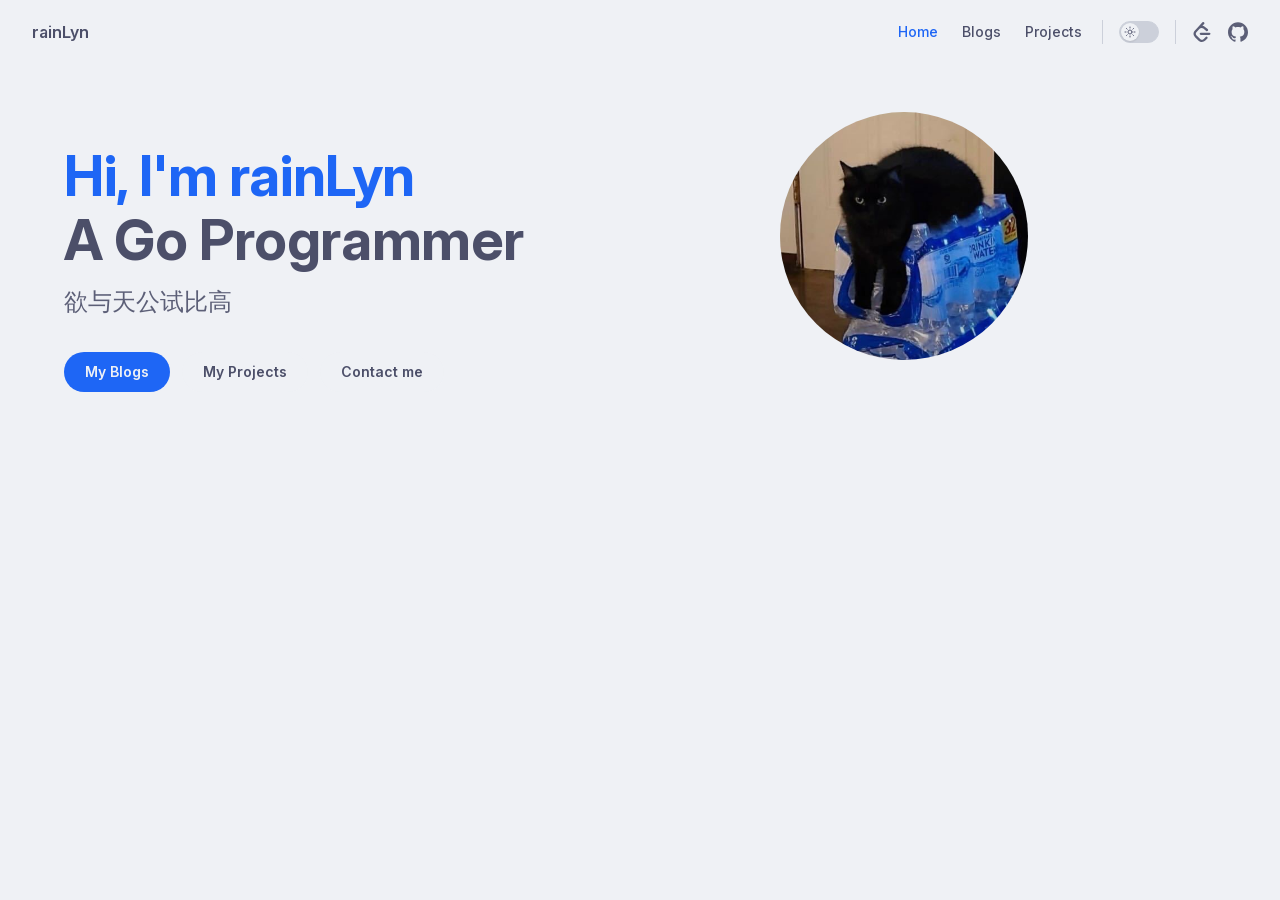
==== commit 49a9f3e5: "update" ====
--- a/index.html
+++ b/index.html
@@ -13,13 +13,13 @@
     <link rel="preload" href="/assets/inter-roman-latin.Cy4MYw_J.woff2" as="font" type="font/woff2" crossorigin="">
     <link rel="modulepreload" href="/assets/chunks/theme.D5T9rbFm.js">
     <link rel="modulepreload" href="/assets/chunks/framework.qypF2UUz.js">
-    <link rel="modulepreload" href="/assets/index.md.BpIdQ4oQ.lean.js">
+    <link rel="modulepreload" href="/assets/index.md.CRl260MF.lean.js">
     <script id="check-dark-mode">(()=>{let e=localStorage.getItem(`vitepress-theme-appearance`)||`auto`,t=window.matchMedia(`(prefers-color-scheme: dark)`).matches;(!e||e===`auto`?t:e===`dark`)&&document.documentElement.classList.add(`dark`)})();</script>
     <script id="check-mac-os">document.documentElement.classList.toggle(`mac`,/Mac|iPhone|iPod|iPad/i.test(navigator.platform));</script>
   </head>
   <body>
-    <div id="app"><div class="Layout" data-v-7cd4bd3a><!--[--><!--]--><!--[--><span tabindex="-1" data-v-8eaea3d7></span><a href="#VPContent" class="VPSkipLink visually-hidden" data-v-8eaea3d7>Skip to content</a><!--]--><!----><header class="VPNav" data-v-7cd4bd3a data-v-c4984e93><div class="VPNavBar home top" data-v-c4984e93 data-v-820090c8><div class="wrapper" data-v-820090c8><div class="container" data-v-820090c8><div class="title" data-v-820090c8><div class="VPNavBarTitle" data-v-820090c8 data-v-50450f84><a class="title" href="/" data-v-50450f84><!--[--><!--]--><!----><span data-v-50450f84>rainLyn</span><!--[--><!--]--></a></div></div><div class="content" data-v-820090c8><div class="content-body" data-v-820090c8><!--[--><!--]--><div class="VPNavBarSearch search" data-v-820090c8 data-v-45783d06><!----></div><nav aria-labelledby="main-nav-aria-label" class="VPNavBarMenu menu" data-v-820090c8 data-v-0fea695a><span id="main-nav-aria-label" class="visually-hidden" data-v-0fea695a> Main Navigation </span><!--[--><!--[--><a class="VPLink link VPNavBarMenuLink active" href="/" tabindex="0" data-v-0fea695a data-v-c1706767><!--[--><span data-v-c1706767>Home</span><!--]--></a><!--]--><!--[--><a class="VPLink link VPNavBarMenuLink" href="/blogs/index.html" tabindex="0" data-v-0fea695a data-v-c1706767><!--[--><span data-v-c1706767>Blogs</span><!--]--></a><!--]--><!--[--><a class="VPLink link VPNavBarMenuLink" href="/projects/index.html" tabindex="0" data-v-0fea695a data-v-c1706767><!--[--><span data-v-c1706767>Projects</span><!--]--></a><!--]--><!--]--></nav><!----><div class="VPNavBarAppearance appearance" data-v-820090c8 data-v-c3bb6a56><button class="VPSwitch VPSwitchAppearance" type="button" role="switch" title aria-checked="false" data-v-c3bb6a56 data-v-38c4146d data-v-e667f25f><span class="check" data-v-e667f25f><span class="icon" data-v-e667f25f><!--[--><span class="vpi-sun sun" data-v-38c4146d></span><span class="vpi-moon moon" data-v-38c4146d></span><!--]--></span></span></button></div><div class="VPSocialLinks VPNavBarSocialLinks social-links" data-v-820090c8 data-v-40514777 data-v-5e85b6d0><!--[--><a class="VPSocialLink no-icon" href="https://leetcode.cn/u/rainlyn" aria-label="leetcode" target="_blank" rel="me noopener" data-v-5e85b6d0 data-v-b8e916d1><span class="vpi-social-leetcode"></span></a><a class="VPSocialLink no-icon" href="https://github.com/rainLyn" aria-label="github" target="_blank" rel="me noopener" data-v-5e85b6d0 data-v-b8e916d1><span class="vpi-social-github"></span></a><!--]--></div><div class="VPFlyout VPNavBarExtra extra" data-v-820090c8 data-v-7b58c86a data-v-9a19e8be><button type="button" class="button" aria-haspopup="true" aria-expanded="false" aria-label="extra navigation" data-v-9a19e8be><span class="vpi-more-horizontal icon" data-v-9a19e8be></span></button><div class="menu" data-v-9a19e8be><div class="VPMenu" data-v-9a19e8be data-v-874d2e37><!----><!--[--><!--[--><!----><div class="group" data-v-7b58c86a><div class="item appearance" data-v-7b58c86a><p class="label" data-v-7b58c86a>Appearance</p><div class="appearance-action" data-v-7b58c86a><button class="VPSwitch VPSwitchAppearance" type="button" role="switch" title aria-checked="false" data-v-7b58c86a data-v-38c4146d data-v-e667f25f><span class="check" data-v-e667f25f><span class="icon" data-v-e667f25f><!--[--><span class="vpi-sun sun" data-v-38c4146d></span><span class="vpi-moon moon" data-v-38c4146d></span><!--]--></span></span></button></div></div></div><div class="group" data-v-7b58c86a><div class="item social-links" data-v-7b58c86a><div class="VPSocialLinks social-links-list" data-v-7b58c86a data-v-5e85b6d0><!--[--><a class="VPSocialLink no-icon" href="https://leetcode.cn/u/rainlyn" aria-label="leetcode" target="_blank" rel="me noopener" data-v-5e85b6d0 data-v-b8e916d1><span class="vpi-social-leetcode"></span></a><a class="VPSocialLink no-icon" href="https://github.com/rainLyn" aria-label="github" target="_blank" rel="me noopener" data-v-5e85b6d0 data-v-b8e916d1><span class="vpi-social-github"></span></a><!--]--></div></div></div><!--]--><!--]--></div></div></div><!--[--><!--]--><button type="button" class="VPNavBarHamburger hamburger" aria-label="mobile navigation" aria-expanded="false" aria-controls="VPNavScreen" data-v-820090c8 data-v-9fd11fa8><span class="container" data-v-9fd11fa8><span class="top" data-v-9fd11fa8></span><span class="middle" data-v-9fd11fa8></span><span class="bottom" data-v-9fd11fa8></span></span></button></div></div></div></div><div class="divider" data-v-820090c8><div class="divider-line" data-v-820090c8></div></div></div><!----></header><!----><!----><div class="VPContent is-home" id="VPContent" data-v-7cd4bd3a data-v-569906c8><div class="VPHome" data-v-569906c8 data-v-b53853f0><!--[--><!--]--><div class="VPHero has-image VPHomeHero" data-v-b53853f0 data-v-3bc14635><div class="container" data-v-3bc14635><div class="main" data-v-3bc14635><!--[--><!--]--><!--[--><h1 class="heading" data-v-3bc14635><span class="name clip" data-v-3bc14635>Hi, I'm rainLyn</span><span class="text" data-v-3bc14635>A Go Programmer</span></h1><p class="tagline" data-v-3bc14635>欲与天公试比高</p><!--]--><!--[--><!--]--><div class="actions" data-v-3bc14635><!--[--><!--]--><!--[--><div class="action" data-v-3bc14635><a class="VPButton medium brand" href="/blogs/index.html" data-v-3bc14635 data-v-96beeed5><!--[-->My Blogs<!--]--></a></div><div class="action" data-v-3bc14635><a class="VPButton medium alt" href="/projects/index.html" data-v-3bc14635 data-v-96beeed5><!--[-->My Projects<!--]--></a></div><div class="action" data-v-3bc14635><a class="VPButton medium alt" href="/contact.html" data-v-3bc14635 data-v-96beeed5><!--[-->Contact me<!--]--></a></div><!--]--></div><!--[--><!--]--></div><div class="image" data-v-3bc14635><div class="image-container" data-v-3bc14635><div class="image-bg" data-v-3bc14635></div><!--[--><!--[--><img class="VPImage image-src" src="/img.jpg" alt data-v-e4846922><!--]--><!--]--></div></div></div></div><!--[--><!--]--><!--[--><!--]--><div class="VPFeatures VPHomeFeatures" data-v-b53853f0 data-v-e421d81e><div class="container" data-v-e421d81e><div class="items" data-v-e421d81e><!--[--><div class="grid-2 item" data-v-e421d81e><div class="VPLink no-icon VPFeature" data-v-e421d81e data-v-69d339d4><!--[--><article class="box" data-v-69d339d4><!----><h2 class="title" data-v-69d339d4> <div style=" display: flex; width: 100%; align-items: center; justify-content: space-between; "> WakeUp <img src="/icons/go.svg" alt="Go" /> </div> </h2><p class="details" data-v-69d339d4>Terminal-based Wake-on-LAN utility<br/>fast, keyboard-driven, single binary.</p><!----></article><!--]--></div></div><div class="grid-2 item" data-v-e421d81e><div class="VPLink no-icon VPFeature" data-v-e421d81e data-v-69d339d4><!--[--><article class="box" data-v-69d339d4><!----><h2 class="title" data-v-69d339d4> <div style=" display: flex; width: 100%; align-items: center; justify-content: space-between; "> FocusPulse <img src="/icons/swift.svg" alt="Swift" /> </div> </h2><p class="details" data-v-69d339d4>Focus Timer + Daily Insights<br/>A minimalist productivity app for iOS.</p><!----></article><!--]--></div></div><!--]--></div></div></div><!--[--><!--]--><div class="vp-doc container" style="" data-v-b53853f0 data-v-02b76395><!--[--><div style="position:relative;" data-v-b53853f0><div></div></div><!--]--></div></div></div><!----><!--[--><!--]--></div></div>
-    <script>window.__VP_HASH_MAP__=JSON.parse("{\"blogs_index.md\":\"yexun3RP\",\"contact.md\":\"B5VNbDxH\",\"index.md\":\"BpIdQ4oQ\",\"projects_focuspulse.md\":\"C2YnWMBy\",\"projects_index.md\":\"KOPgceN1\",\"projects_wakeup.md\":\"BBTg0WDW\"}");window.__VP_SITE_DATA__=JSON.parse("{\"lang\":\"en-US\",\"dir\":\"ltr\",\"title\":\"rainLyn\",\"description\":\"A VitePress site\",\"base\":\"/\",\"head\":[],\"router\":{\"prefetchLinks\":true},\"appearance\":true,\"themeConfig\":{\"nav\":[{\"text\":\"Home\",\"link\":\"/\"},{\"text\":\"Blogs\",\"link\":\"/blogs/index\"},{\"text\":\"Projects\",\"link\":\"/projects/index\"}],\"sidebar\":[{\"text\":\"Blogs\",\"items\":[{\"text\":\"Home\",\"link\":\"/blogs/index\"}]},{\"text\":\"Projects\",\"items\":[{\"text\":\"Home\",\"link\":\"/projects/index\"},{\"text\":\"WakeUp\",\"link\":\"/projects/WakeUp\"},{\"text\":\"FocusPulse\",\"link\":\"/projects/FocusPulse\"}]},{\"text\":\"\",\"items\":[{\"text\":\"Contact Me\",\"link\":\"/contact\"}]}],\"socialLinks\":[{\"icon\":\"leetcode\",\"link\":\"https://leetcode.cn/u/rainlyn\"},{\"icon\":\"github\",\"link\":\"https://github.com/rainLyn\"}]},\"locales\":{},\"cleanUrls\":false,\"additionalConfig\":{}}");</script>
+    <div id="app"><div class="Layout" data-v-7cd4bd3a><!--[--><!--]--><!--[--><span tabindex="-1" data-v-8eaea3d7></span><a href="#VPContent" class="VPSkipLink visually-hidden" data-v-8eaea3d7>Skip to content</a><!--]--><!----><header class="VPNav" data-v-7cd4bd3a data-v-c4984e93><div class="VPNavBar home top" data-v-c4984e93 data-v-820090c8><div class="wrapper" data-v-820090c8><div class="container" data-v-820090c8><div class="title" data-v-820090c8><div class="VPNavBarTitle" data-v-820090c8 data-v-50450f84><a class="title" href="/" data-v-50450f84><!--[--><!--]--><!----><span data-v-50450f84>rainLyn</span><!--[--><!--]--></a></div></div><div class="content" data-v-820090c8><div class="content-body" data-v-820090c8><!--[--><!--]--><div class="VPNavBarSearch search" data-v-820090c8 data-v-45783d06><!----></div><nav aria-labelledby="main-nav-aria-label" class="VPNavBarMenu menu" data-v-820090c8 data-v-0fea695a><span id="main-nav-aria-label" class="visually-hidden" data-v-0fea695a> Main Navigation </span><!--[--><!--[--><a class="VPLink link VPNavBarMenuLink active" href="/" tabindex="0" data-v-0fea695a data-v-c1706767><!--[--><span data-v-c1706767>Home</span><!--]--></a><!--]--><!--[--><a class="VPLink link VPNavBarMenuLink" href="/blogs/index.html" tabindex="0" data-v-0fea695a data-v-c1706767><!--[--><span data-v-c1706767>Blogs</span><!--]--></a><!--]--><!--[--><a class="VPLink link VPNavBarMenuLink" href="/projects/index.html" tabindex="0" data-v-0fea695a data-v-c1706767><!--[--><span data-v-c1706767>Projects</span><!--]--></a><!--]--><!--]--></nav><!----><div class="VPNavBarAppearance appearance" data-v-820090c8 data-v-c3bb6a56><button class="VPSwitch VPSwitchAppearance" type="button" role="switch" title aria-checked="false" data-v-c3bb6a56 data-v-38c4146d data-v-e667f25f><span class="check" data-v-e667f25f><span class="icon" data-v-e667f25f><!--[--><span class="vpi-sun sun" data-v-38c4146d></span><span class="vpi-moon moon" data-v-38c4146d></span><!--]--></span></span></button></div><div class="VPSocialLinks VPNavBarSocialLinks social-links" data-v-820090c8 data-v-40514777 data-v-5e85b6d0><!--[--><a class="VPSocialLink no-icon" href="https://leetcode.cn/u/rainlyn" aria-label="leetcode" target="_blank" rel="me noopener" data-v-5e85b6d0 data-v-b8e916d1><span class="vpi-social-leetcode"></span></a><a class="VPSocialLink no-icon" href="https://github.com/rainLyn" aria-label="github" target="_blank" rel="me noopener" data-v-5e85b6d0 data-v-b8e916d1><span class="vpi-social-github"></span></a><!--]--></div><div class="VPFlyout VPNavBarExtra extra" data-v-820090c8 data-v-7b58c86a data-v-9a19e8be><button type="button" class="button" aria-haspopup="true" aria-expanded="false" aria-label="extra navigation" data-v-9a19e8be><span class="vpi-more-horizontal icon" data-v-9a19e8be></span></button><div class="menu" data-v-9a19e8be><div class="VPMenu" data-v-9a19e8be data-v-874d2e37><!----><!--[--><!--[--><!----><div class="group" data-v-7b58c86a><div class="item appearance" data-v-7b58c86a><p class="label" data-v-7b58c86a>Appearance</p><div class="appearance-action" data-v-7b58c86a><button class="VPSwitch VPSwitchAppearance" type="button" role="switch" title aria-checked="false" data-v-7b58c86a data-v-38c4146d data-v-e667f25f><span class="check" data-v-e667f25f><span class="icon" data-v-e667f25f><!--[--><span class="vpi-sun sun" data-v-38c4146d></span><span class="vpi-moon moon" data-v-38c4146d></span><!--]--></span></span></button></div></div></div><div class="group" data-v-7b58c86a><div class="item social-links" data-v-7b58c86a><div class="VPSocialLinks social-links-list" data-v-7b58c86a data-v-5e85b6d0><!--[--><a class="VPSocialLink no-icon" href="https://leetcode.cn/u/rainlyn" aria-label="leetcode" target="_blank" rel="me noopener" data-v-5e85b6d0 data-v-b8e916d1><span class="vpi-social-leetcode"></span></a><a class="VPSocialLink no-icon" href="https://github.com/rainLyn" aria-label="github" target="_blank" rel="me noopener" data-v-5e85b6d0 data-v-b8e916d1><span class="vpi-social-github"></span></a><!--]--></div></div></div><!--]--><!--]--></div></div></div><!--[--><!--]--><button type="button" class="VPNavBarHamburger hamburger" aria-label="mobile navigation" aria-expanded="false" aria-controls="VPNavScreen" data-v-820090c8 data-v-9fd11fa8><span class="container" data-v-9fd11fa8><span class="top" data-v-9fd11fa8></span><span class="middle" data-v-9fd11fa8></span><span class="bottom" data-v-9fd11fa8></span></span></button></div></div></div></div><div class="divider" data-v-820090c8><div class="divider-line" data-v-820090c8></div></div></div><!----></header><!----><!----><div class="VPContent is-home" id="VPContent" data-v-7cd4bd3a data-v-569906c8><div class="VPHome" data-v-569906c8 data-v-b53853f0><!--[--><!--]--><div class="VPHero has-image VPHomeHero" data-v-b53853f0 data-v-3bc14635><div class="container" data-v-3bc14635><div class="main" data-v-3bc14635><!--[--><!--]--><!--[--><h1 class="heading" data-v-3bc14635><span class="name clip" data-v-3bc14635>Hi, I'm rainLyn</span><span class="text" data-v-3bc14635>A Go Programmer</span></h1><p class="tagline" data-v-3bc14635>欲与天公试比高</p><!--]--><!--[--><!--]--><div class="actions" data-v-3bc14635><!--[--><!--]--><!--[--><div class="action" data-v-3bc14635><a class="VPButton medium brand" href="/blogs/index.html" data-v-3bc14635 data-v-96beeed5><!--[-->My Blogs<!--]--></a></div><div class="action" data-v-3bc14635><a class="VPButton medium alt" href="/projects/index.html" data-v-3bc14635 data-v-96beeed5><!--[-->My Projects<!--]--></a></div><div class="action" data-v-3bc14635><a class="VPButton medium alt" href="/contact.html" data-v-3bc14635 data-v-96beeed5><!--[-->Contact me<!--]--></a></div><!--]--></div><!--[--><!--]--></div><div class="image" data-v-3bc14635><div class="image-container" data-v-3bc14635><div class="image-bg" data-v-3bc14635></div><!--[--><!--[--><img class="VPImage image-src" src="/img.jpg" alt data-v-e4846922><!--]--><!--]--></div></div></div></div><!--[--><!--]--><!--[--><!--]--><!----><!--[--><!--]--><div class="vp-doc container" style="" data-v-b53853f0 data-v-02b76395><!--[--><div style="position:relative;" data-v-b53853f0><div></div></div><!--]--></div></div></div><!----><!--[--><!--]--></div></div>
+    <script>window.__VP_HASH_MAP__=JSON.parse("{\"blogs_index.md\":\"yexun3RP\",\"contact.md\":\"B5VNbDxH\",\"index.md\":\"CRl260MF\",\"projects_focuspulse.md\":\"C2YnWMBy\",\"projects_index.md\":\"DEXSbsd5\",\"projects_promentor.md\":\"DbysYvb4\",\"projects_wakeup.md\":\"BBTg0WDW\"}");window.__VP_SITE_DATA__=JSON.parse("{\"lang\":\"en-US\",\"dir\":\"ltr\",\"title\":\"rainLyn\",\"description\":\"A VitePress site\",\"base\":\"/\",\"head\":[],\"router\":{\"prefetchLinks\":true},\"appearance\":true,\"themeConfig\":{\"nav\":[{\"text\":\"Home\",\"link\":\"/\"},{\"text\":\"Blogs\",\"link\":\"/blogs/index\"},{\"text\":\"Projects\",\"link\":\"/projects/index\"}],\"sidebar\":[{\"text\":\"Blogs\",\"items\":[{\"text\":\"Home\",\"link\":\"/blogs/index\"}]},{\"text\":\"Projects\",\"items\":[{\"text\":\"Home\",\"link\":\"/projects/index\"},{\"text\":\"ProMentor\",\"link\":\"/projects/ProMentor\"},{\"text\":\"WakeUp\",\"link\":\"/projects/WakeUp\"},{\"text\":\"FocusPulse\",\"link\":\"/projects/FocusPulse\"}]},{\"text\":\"\",\"items\":[{\"text\":\"Contact Me\",\"link\":\"/contact\"}]}],\"socialLinks\":[{\"icon\":\"leetcode\",\"link\":\"https://leetcode.cn/u/rainlyn\"},{\"icon\":\"github\",\"link\":\"https://github.com/rainLyn\"}]},\"locales\":{},\"cleanUrls\":false,\"additionalConfig\":{}}");</script>
     
   </body>
 </html>
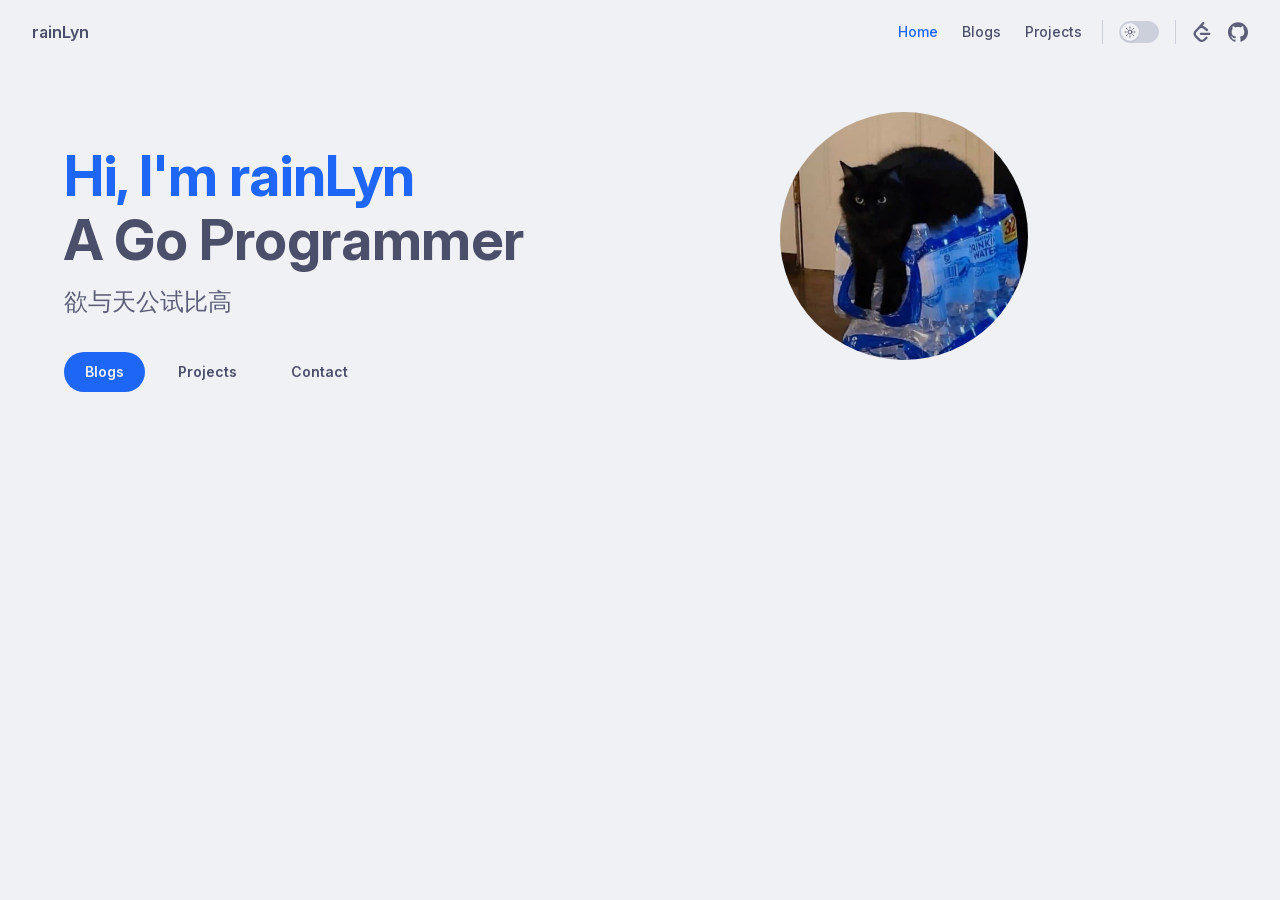
==== commit b04b57ce: "update" ====
--- a/index.html
+++ b/index.html
@@ -13,13 +13,13 @@
     <link rel="preload" href="/assets/inter-roman-latin.Cy4MYw_J.woff2" as="font" type="font/woff2" crossorigin="">
     <link rel="modulepreload" href="/assets/chunks/theme.D5T9rbFm.js">
     <link rel="modulepreload" href="/assets/chunks/framework.qypF2UUz.js">
-    <link rel="modulepreload" href="/assets/index.md.CRl260MF.lean.js">
+    <link rel="modulepreload" href="/assets/index.md.rVRx1jMO.lean.js">
     <script id="check-dark-mode">(()=>{let e=localStorage.getItem(`vitepress-theme-appearance`)||`auto`,t=window.matchMedia(`(prefers-color-scheme: dark)`).matches;(!e||e===`auto`?t:e===`dark`)&&document.documentElement.classList.add(`dark`)})();</script>
     <script id="check-mac-os">document.documentElement.classList.toggle(`mac`,/Mac|iPhone|iPod|iPad/i.test(navigator.platform));</script>
   </head>
   <body>
-    <div id="app"><div class="Layout" data-v-7cd4bd3a><!--[--><!--]--><!--[--><span tabindex="-1" data-v-8eaea3d7></span><a href="#VPContent" class="VPSkipLink visually-hidden" data-v-8eaea3d7>Skip to content</a><!--]--><!----><header class="VPNav" data-v-7cd4bd3a data-v-c4984e93><div class="VPNavBar home top" data-v-c4984e93 data-v-820090c8><div class="wrapper" data-v-820090c8><div class="container" data-v-820090c8><div class="title" data-v-820090c8><div class="VPNavBarTitle" data-v-820090c8 data-v-50450f84><a class="title" href="/" data-v-50450f84><!--[--><!--]--><!----><span data-v-50450f84>rainLyn</span><!--[--><!--]--></a></div></div><div class="content" data-v-820090c8><div class="content-body" data-v-820090c8><!--[--><!--]--><div class="VPNavBarSearch search" data-v-820090c8 data-v-45783d06><!----></div><nav aria-labelledby="main-nav-aria-label" class="VPNavBarMenu menu" data-v-820090c8 data-v-0fea695a><span id="main-nav-aria-label" class="visually-hidden" data-v-0fea695a> Main Navigation </span><!--[--><!--[--><a class="VPLink link VPNavBarMenuLink active" href="/" tabindex="0" data-v-0fea695a data-v-c1706767><!--[--><span data-v-c1706767>Home</span><!--]--></a><!--]--><!--[--><a class="VPLink link VPNavBarMenuLink" href="/blogs/index.html" tabindex="0" data-v-0fea695a data-v-c1706767><!--[--><span data-v-c1706767>Blogs</span><!--]--></a><!--]--><!--[--><a class="VPLink link VPNavBarMenuLink" href="/projects/index.html" tabindex="0" data-v-0fea695a data-v-c1706767><!--[--><span data-v-c1706767>Projects</span><!--]--></a><!--]--><!--]--></nav><!----><div class="VPNavBarAppearance appearance" data-v-820090c8 data-v-c3bb6a56><button class="VPSwitch VPSwitchAppearance" type="button" role="switch" title aria-checked="false" data-v-c3bb6a56 data-v-38c4146d data-v-e667f25f><span class="check" data-v-e667f25f><span class="icon" data-v-e667f25f><!--[--><span class="vpi-sun sun" data-v-38c4146d></span><span class="vpi-moon moon" data-v-38c4146d></span><!--]--></span></span></button></div><div class="VPSocialLinks VPNavBarSocialLinks social-links" data-v-820090c8 data-v-40514777 data-v-5e85b6d0><!--[--><a class="VPSocialLink no-icon" href="https://leetcode.cn/u/rainlyn" aria-label="leetcode" target="_blank" rel="me noopener" data-v-5e85b6d0 data-v-b8e916d1><span class="vpi-social-leetcode"></span></a><a class="VPSocialLink no-icon" href="https://github.com/rainLyn" aria-label="github" target="_blank" rel="me noopener" data-v-5e85b6d0 data-v-b8e916d1><span class="vpi-social-github"></span></a><!--]--></div><div class="VPFlyout VPNavBarExtra extra" data-v-820090c8 data-v-7b58c86a data-v-9a19e8be><button type="button" class="button" aria-haspopup="true" aria-expanded="false" aria-label="extra navigation" data-v-9a19e8be><span class="vpi-more-horizontal icon" data-v-9a19e8be></span></button><div class="menu" data-v-9a19e8be><div class="VPMenu" data-v-9a19e8be data-v-874d2e37><!----><!--[--><!--[--><!----><div class="group" data-v-7b58c86a><div class="item appearance" data-v-7b58c86a><p class="label" data-v-7b58c86a>Appearance</p><div class="appearance-action" data-v-7b58c86a><button class="VPSwitch VPSwitchAppearance" type="button" role="switch" title aria-checked="false" data-v-7b58c86a data-v-38c4146d data-v-e667f25f><span class="check" data-v-e667f25f><span class="icon" data-v-e667f25f><!--[--><span class="vpi-sun sun" data-v-38c4146d></span><span class="vpi-moon moon" data-v-38c4146d></span><!--]--></span></span></button></div></div></div><div class="group" data-v-7b58c86a><div class="item social-links" data-v-7b58c86a><div class="VPSocialLinks social-links-list" data-v-7b58c86a data-v-5e85b6d0><!--[--><a class="VPSocialLink no-icon" href="https://leetcode.cn/u/rainlyn" aria-label="leetcode" target="_blank" rel="me noopener" data-v-5e85b6d0 data-v-b8e916d1><span class="vpi-social-leetcode"></span></a><a class="VPSocialLink no-icon" href="https://github.com/rainLyn" aria-label="github" target="_blank" rel="me noopener" data-v-5e85b6d0 data-v-b8e916d1><span class="vpi-social-github"></span></a><!--]--></div></div></div><!--]--><!--]--></div></div></div><!--[--><!--]--><button type="button" class="VPNavBarHamburger hamburger" aria-label="mobile navigation" aria-expanded="false" aria-controls="VPNavScreen" data-v-820090c8 data-v-9fd11fa8><span class="container" data-v-9fd11fa8><span class="top" data-v-9fd11fa8></span><span class="middle" data-v-9fd11fa8></span><span class="bottom" data-v-9fd11fa8></span></span></button></div></div></div></div><div class="divider" data-v-820090c8><div class="divider-line" data-v-820090c8></div></div></div><!----></header><!----><!----><div class="VPContent is-home" id="VPContent" data-v-7cd4bd3a data-v-569906c8><div class="VPHome" data-v-569906c8 data-v-b53853f0><!--[--><!--]--><div class="VPHero has-image VPHomeHero" data-v-b53853f0 data-v-3bc14635><div class="container" data-v-3bc14635><div class="main" data-v-3bc14635><!--[--><!--]--><!--[--><h1 class="heading" data-v-3bc14635><span class="name clip" data-v-3bc14635>Hi, I'm rainLyn</span><span class="text" data-v-3bc14635>A Go Programmer</span></h1><p class="tagline" data-v-3bc14635>欲与天公试比高</p><!--]--><!--[--><!--]--><div class="actions" data-v-3bc14635><!--[--><!--]--><!--[--><div class="action" data-v-3bc14635><a class="VPButton medium brand" href="/blogs/index.html" data-v-3bc14635 data-v-96beeed5><!--[-->My Blogs<!--]--></a></div><div class="action" data-v-3bc14635><a class="VPButton medium alt" href="/projects/index.html" data-v-3bc14635 data-v-96beeed5><!--[-->My Projects<!--]--></a></div><div class="action" data-v-3bc14635><a class="VPButton medium alt" href="/contact.html" data-v-3bc14635 data-v-96beeed5><!--[-->Contact me<!--]--></a></div><!--]--></div><!--[--><!--]--></div><div class="image" data-v-3bc14635><div class="image-container" data-v-3bc14635><div class="image-bg" data-v-3bc14635></div><!--[--><!--[--><img class="VPImage image-src" src="/img.jpg" alt data-v-e4846922><!--]--><!--]--></div></div></div></div><!--[--><!--]--><!--[--><!--]--><!----><!--[--><!--]--><div class="vp-doc container" style="" data-v-b53853f0 data-v-02b76395><!--[--><div style="position:relative;" data-v-b53853f0><div></div></div><!--]--></div></div></div><!----><!--[--><!--]--></div></div>
-    <script>window.__VP_HASH_MAP__=JSON.parse("{\"blogs_index.md\":\"yexun3RP\",\"contact.md\":\"B5VNbDxH\",\"index.md\":\"CRl260MF\",\"projects_focuspulse.md\":\"C2YnWMBy\",\"projects_index.md\":\"DEXSbsd5\",\"projects_promentor.md\":\"DbysYvb4\",\"projects_wakeup.md\":\"BBTg0WDW\"}");window.__VP_SITE_DATA__=JSON.parse("{\"lang\":\"en-US\",\"dir\":\"ltr\",\"title\":\"rainLyn\",\"description\":\"A VitePress site\",\"base\":\"/\",\"head\":[],\"router\":{\"prefetchLinks\":true},\"appearance\":true,\"themeConfig\":{\"nav\":[{\"text\":\"Home\",\"link\":\"/\"},{\"text\":\"Blogs\",\"link\":\"/blogs/index\"},{\"text\":\"Projects\",\"link\":\"/projects/index\"}],\"sidebar\":[{\"text\":\"Blogs\",\"items\":[{\"text\":\"Home\",\"link\":\"/blogs/index\"}]},{\"text\":\"Projects\",\"items\":[{\"text\":\"Home\",\"link\":\"/projects/index\"},{\"text\":\"ProMentor\",\"link\":\"/projects/ProMentor\"},{\"text\":\"WakeUp\",\"link\":\"/projects/WakeUp\"},{\"text\":\"FocusPulse\",\"link\":\"/projects/FocusPulse\"}]},{\"text\":\"\",\"items\":[{\"text\":\"Contact Me\",\"link\":\"/contact\"}]}],\"socialLinks\":[{\"icon\":\"leetcode\",\"link\":\"https://leetcode.cn/u/rainlyn\"},{\"icon\":\"github\",\"link\":\"https://github.com/rainLyn\"}]},\"locales\":{},\"cleanUrls\":false,\"additionalConfig\":{}}");</script>
+    <div id="app"><div class="Layout" data-v-7cd4bd3a><!--[--><!--]--><!--[--><span tabindex="-1" data-v-8eaea3d7></span><a href="#VPContent" class="VPSkipLink visually-hidden" data-v-8eaea3d7>Skip to content</a><!--]--><!----><header class="VPNav" data-v-7cd4bd3a data-v-c4984e93><div class="VPNavBar home top" data-v-c4984e93 data-v-820090c8><div class="wrapper" data-v-820090c8><div class="container" data-v-820090c8><div class="title" data-v-820090c8><div class="VPNavBarTitle" data-v-820090c8 data-v-50450f84><a class="title" href="/" data-v-50450f84><!--[--><!--]--><!----><span data-v-50450f84>rainLyn</span><!--[--><!--]--></a></div></div><div class="content" data-v-820090c8><div class="content-body" data-v-820090c8><!--[--><!--]--><div class="VPNavBarSearch search" data-v-820090c8 data-v-45783d06><!----></div><nav aria-labelledby="main-nav-aria-label" class="VPNavBarMenu menu" data-v-820090c8 data-v-0fea695a><span id="main-nav-aria-label" class="visually-hidden" data-v-0fea695a> Main Navigation </span><!--[--><!--[--><a class="VPLink link VPNavBarMenuLink active" href="/" tabindex="0" data-v-0fea695a data-v-c1706767><!--[--><span data-v-c1706767>Home</span><!--]--></a><!--]--><!--[--><a class="VPLink link VPNavBarMenuLink" href="/blogs/index.html" tabindex="0" data-v-0fea695a data-v-c1706767><!--[--><span data-v-c1706767>Blogs</span><!--]--></a><!--]--><!--[--><a class="VPLink link VPNavBarMenuLink" href="/projects/index.html" tabindex="0" data-v-0fea695a data-v-c1706767><!--[--><span data-v-c1706767>Projects</span><!--]--></a><!--]--><!--]--></nav><!----><div class="VPNavBarAppearance appearance" data-v-820090c8 data-v-c3bb6a56><button class="VPSwitch VPSwitchAppearance" type="button" role="switch" title aria-checked="false" data-v-c3bb6a56 data-v-38c4146d data-v-e667f25f><span class="check" data-v-e667f25f><span class="icon" data-v-e667f25f><!--[--><span class="vpi-sun sun" data-v-38c4146d></span><span class="vpi-moon moon" data-v-38c4146d></span><!--]--></span></span></button></div><div class="VPSocialLinks VPNavBarSocialLinks social-links" data-v-820090c8 data-v-40514777 data-v-5e85b6d0><!--[--><a class="VPSocialLink no-icon" href="https://leetcode.cn/u/rainlyn" aria-label="leetcode" target="_blank" rel="me noopener" data-v-5e85b6d0 data-v-b8e916d1><span class="vpi-social-leetcode"></span></a><a class="VPSocialLink no-icon" href="https://github.com/rainLyn" aria-label="github" target="_blank" rel="me noopener" data-v-5e85b6d0 data-v-b8e916d1><span class="vpi-social-github"></span></a><!--]--></div><div class="VPFlyout VPNavBarExtra extra" data-v-820090c8 data-v-7b58c86a data-v-9a19e8be><button type="button" class="button" aria-haspopup="true" aria-expanded="false" aria-label="extra navigation" data-v-9a19e8be><span class="vpi-more-horizontal icon" data-v-9a19e8be></span></button><div class="menu" data-v-9a19e8be><div class="VPMenu" data-v-9a19e8be data-v-874d2e37><!----><!--[--><!--[--><!----><div class="group" data-v-7b58c86a><div class="item appearance" data-v-7b58c86a><p class="label" data-v-7b58c86a>Appearance</p><div class="appearance-action" data-v-7b58c86a><button class="VPSwitch VPSwitchAppearance" type="button" role="switch" title aria-checked="false" data-v-7b58c86a data-v-38c4146d data-v-e667f25f><span class="check" data-v-e667f25f><span class="icon" data-v-e667f25f><!--[--><span class="vpi-sun sun" data-v-38c4146d></span><span class="vpi-moon moon" data-v-38c4146d></span><!--]--></span></span></button></div></div></div><div class="group" data-v-7b58c86a><div class="item social-links" data-v-7b58c86a><div class="VPSocialLinks social-links-list" data-v-7b58c86a data-v-5e85b6d0><!--[--><a class="VPSocialLink no-icon" href="https://leetcode.cn/u/rainlyn" aria-label="leetcode" target="_blank" rel="me noopener" data-v-5e85b6d0 data-v-b8e916d1><span class="vpi-social-leetcode"></span></a><a class="VPSocialLink no-icon" href="https://github.com/rainLyn" aria-label="github" target="_blank" rel="me noopener" data-v-5e85b6d0 data-v-b8e916d1><span class="vpi-social-github"></span></a><!--]--></div></div></div><!--]--><!--]--></div></div></div><!--[--><!--]--><button type="button" class="VPNavBarHamburger hamburger" aria-label="mobile navigation" aria-expanded="false" aria-controls="VPNavScreen" data-v-820090c8 data-v-9fd11fa8><span class="container" data-v-9fd11fa8><span class="top" data-v-9fd11fa8></span><span class="middle" data-v-9fd11fa8></span><span class="bottom" data-v-9fd11fa8></span></span></button></div></div></div></div><div class="divider" data-v-820090c8><div class="divider-line" data-v-820090c8></div></div></div><!----></header><!----><!----><div class="VPContent is-home" id="VPContent" data-v-7cd4bd3a data-v-569906c8><div class="VPHome" data-v-569906c8 data-v-b53853f0><!--[--><!--]--><div class="VPHero has-image VPHomeHero" data-v-b53853f0 data-v-3bc14635><div class="container" data-v-3bc14635><div class="main" data-v-3bc14635><!--[--><!--]--><!--[--><h1 class="heading" data-v-3bc14635><span class="name clip" data-v-3bc14635>Hi, I'm rainLyn</span><span class="text" data-v-3bc14635>A Go Programmer</span></h1><p class="tagline" data-v-3bc14635>欲与天公试比高</p><!--]--><!--[--><!--]--><div class="actions" data-v-3bc14635><!--[--><!--]--><!--[--><div class="action" data-v-3bc14635><a class="VPButton medium brand" href="/blogs/index.html" data-v-3bc14635 data-v-96beeed5><!--[-->Blogs<!--]--></a></div><div class="action" data-v-3bc14635><a class="VPButton medium alt" href="/projects/index.html" data-v-3bc14635 data-v-96beeed5><!--[-->Projects<!--]--></a></div><div class="action" data-v-3bc14635><a class="VPButton medium alt" href="/contact.html" data-v-3bc14635 data-v-96beeed5><!--[-->Contact<!--]--></a></div><!--]--></div><!--[--><!--]--></div><div class="image" data-v-3bc14635><div class="image-container" data-v-3bc14635><div class="image-bg" data-v-3bc14635></div><!--[--><!--[--><img class="VPImage image-src" src="/img.jpg" alt data-v-e4846922><!--]--><!--]--></div></div></div></div><!--[--><!--]--><!--[--><!--]--><!----><!--[--><!--]--><div class="vp-doc container" style="" data-v-b53853f0 data-v-02b76395><!--[--><div style="position:relative;" data-v-b53853f0><div></div></div><!--]--></div></div></div><!----><!--[--><!--]--></div></div>
+    <script>window.__VP_HASH_MAP__=JSON.parse("{\"blogs_index.md\":\"yexun3RP\",\"contact.md\":\"ibqSC_2F\",\"index.md\":\"rVRx1jMO\",\"projects_focuspulse.md\":\"C2YnWMBy\",\"projects_index.md\":\"DEXSbsd5\",\"projects_promentor.md\":\"DbysYvb4\",\"projects_wakeup.md\":\"BBTg0WDW\"}");window.__VP_SITE_DATA__=JSON.parse("{\"lang\":\"en-US\",\"dir\":\"ltr\",\"title\":\"rainLyn\",\"description\":\"A VitePress site\",\"base\":\"/\",\"head\":[],\"router\":{\"prefetchLinks\":true},\"appearance\":true,\"themeConfig\":{\"nav\":[{\"text\":\"Home\",\"link\":\"/\"},{\"text\":\"Blogs\",\"link\":\"/blogs/index\"},{\"text\":\"Projects\",\"link\":\"/projects/index\"}],\"sidebar\":[{\"text\":\"Blogs\",\"items\":[{\"text\":\"Home\",\"link\":\"/blogs/index\"}]},{\"text\":\"Projects\",\"items\":[{\"text\":\"Home\",\"link\":\"/projects/index\"},{\"text\":\"ProMentor\",\"link\":\"/projects/ProMentor\"},{\"text\":\"WakeUp\",\"link\":\"/projects/WakeUp\"},{\"text\":\"FocusPulse\",\"link\":\"/projects/FocusPulse\"}]},{\"text\":\"\",\"items\":[{\"text\":\"Contact Me\",\"link\":\"/contact\"}]}],\"socialLinks\":[{\"icon\":\"leetcode\",\"link\":\"https://leetcode.cn/u/rainlyn\"},{\"icon\":\"github\",\"link\":\"https://github.com/rainLyn\"}]},\"locales\":{},\"cleanUrls\":false,\"additionalConfig\":{}}");</script>
     
   </body>
 </html>
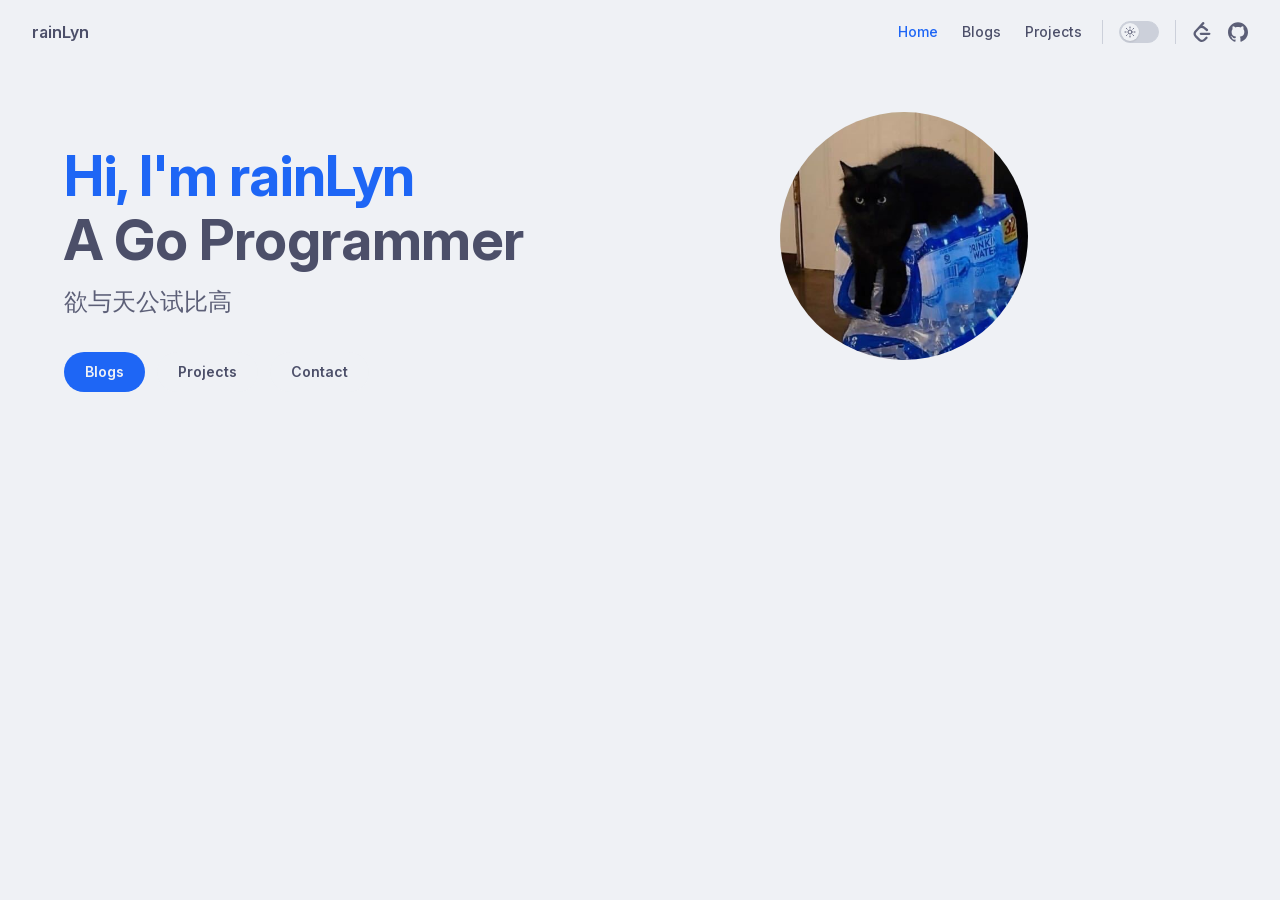
==== commit 33c1e31a: "deploy: 4452995 update" ====
(no text change in the page or its own stylesheets)
